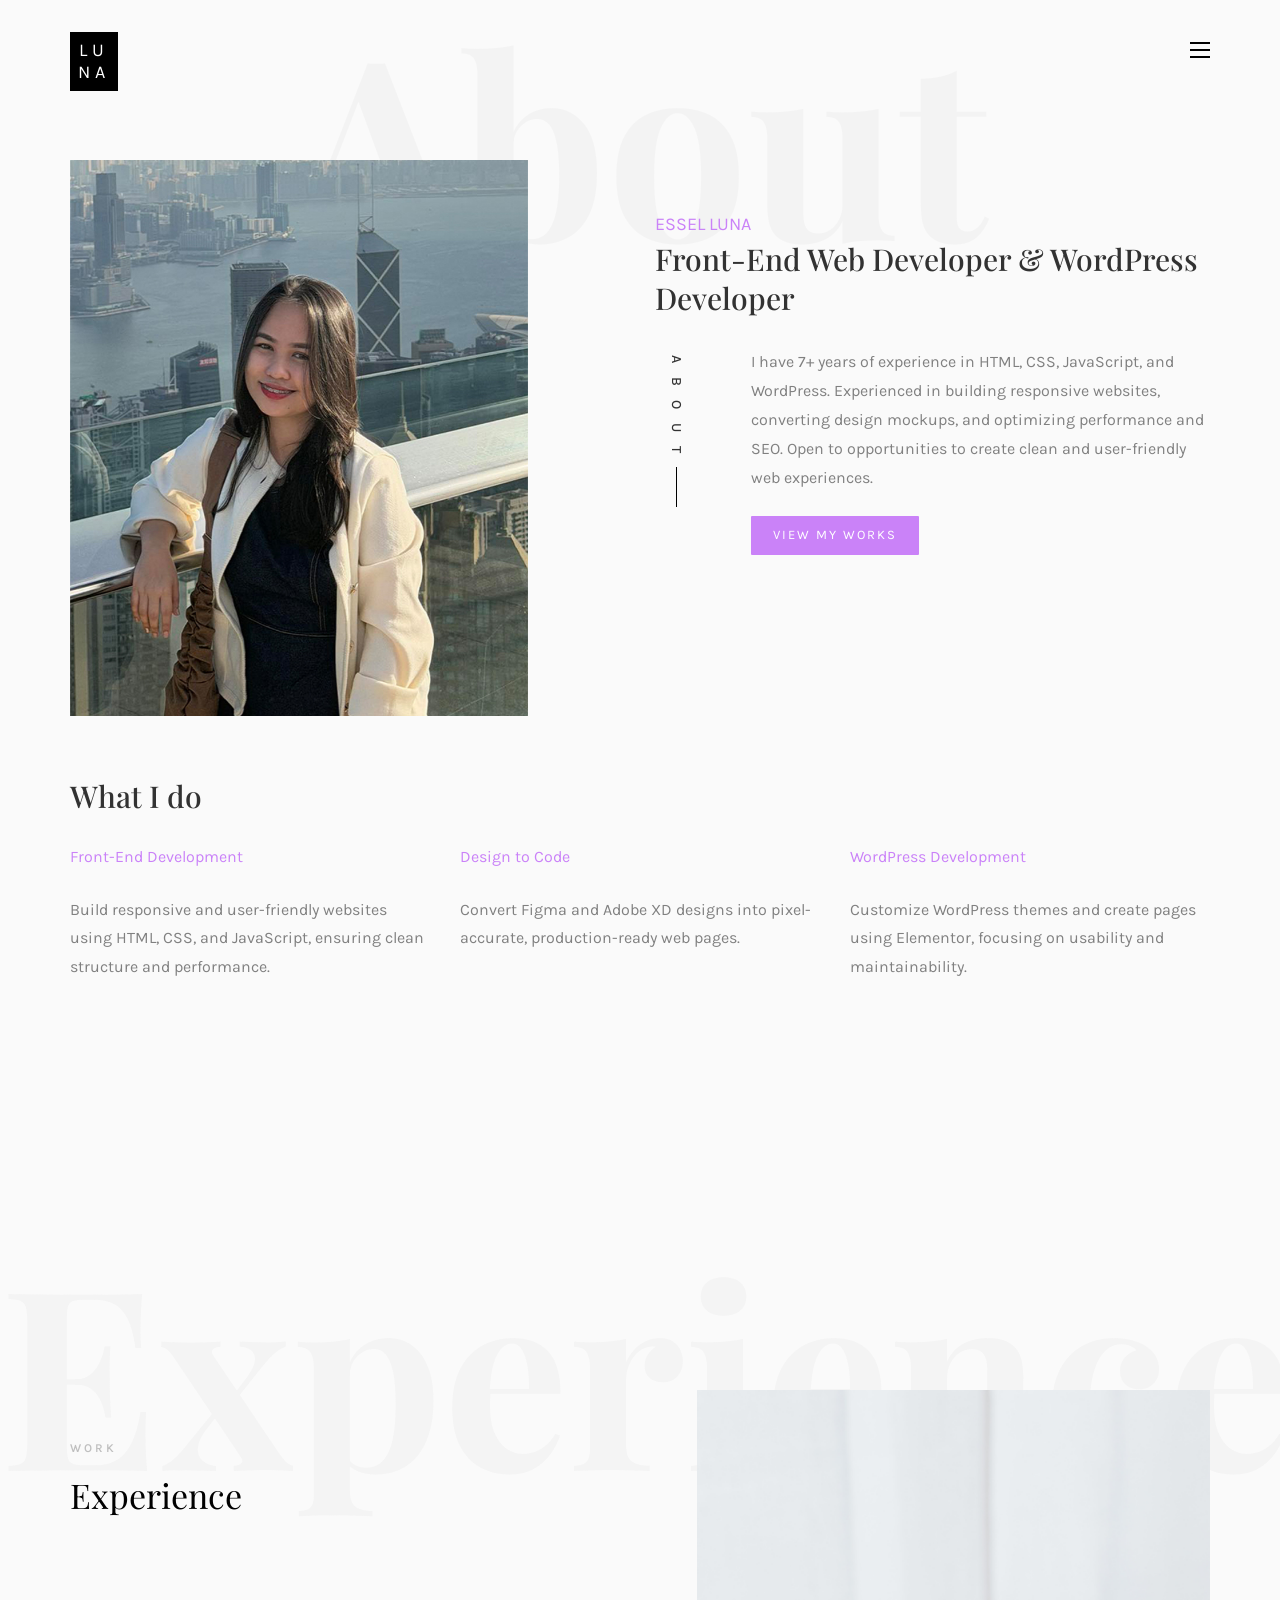
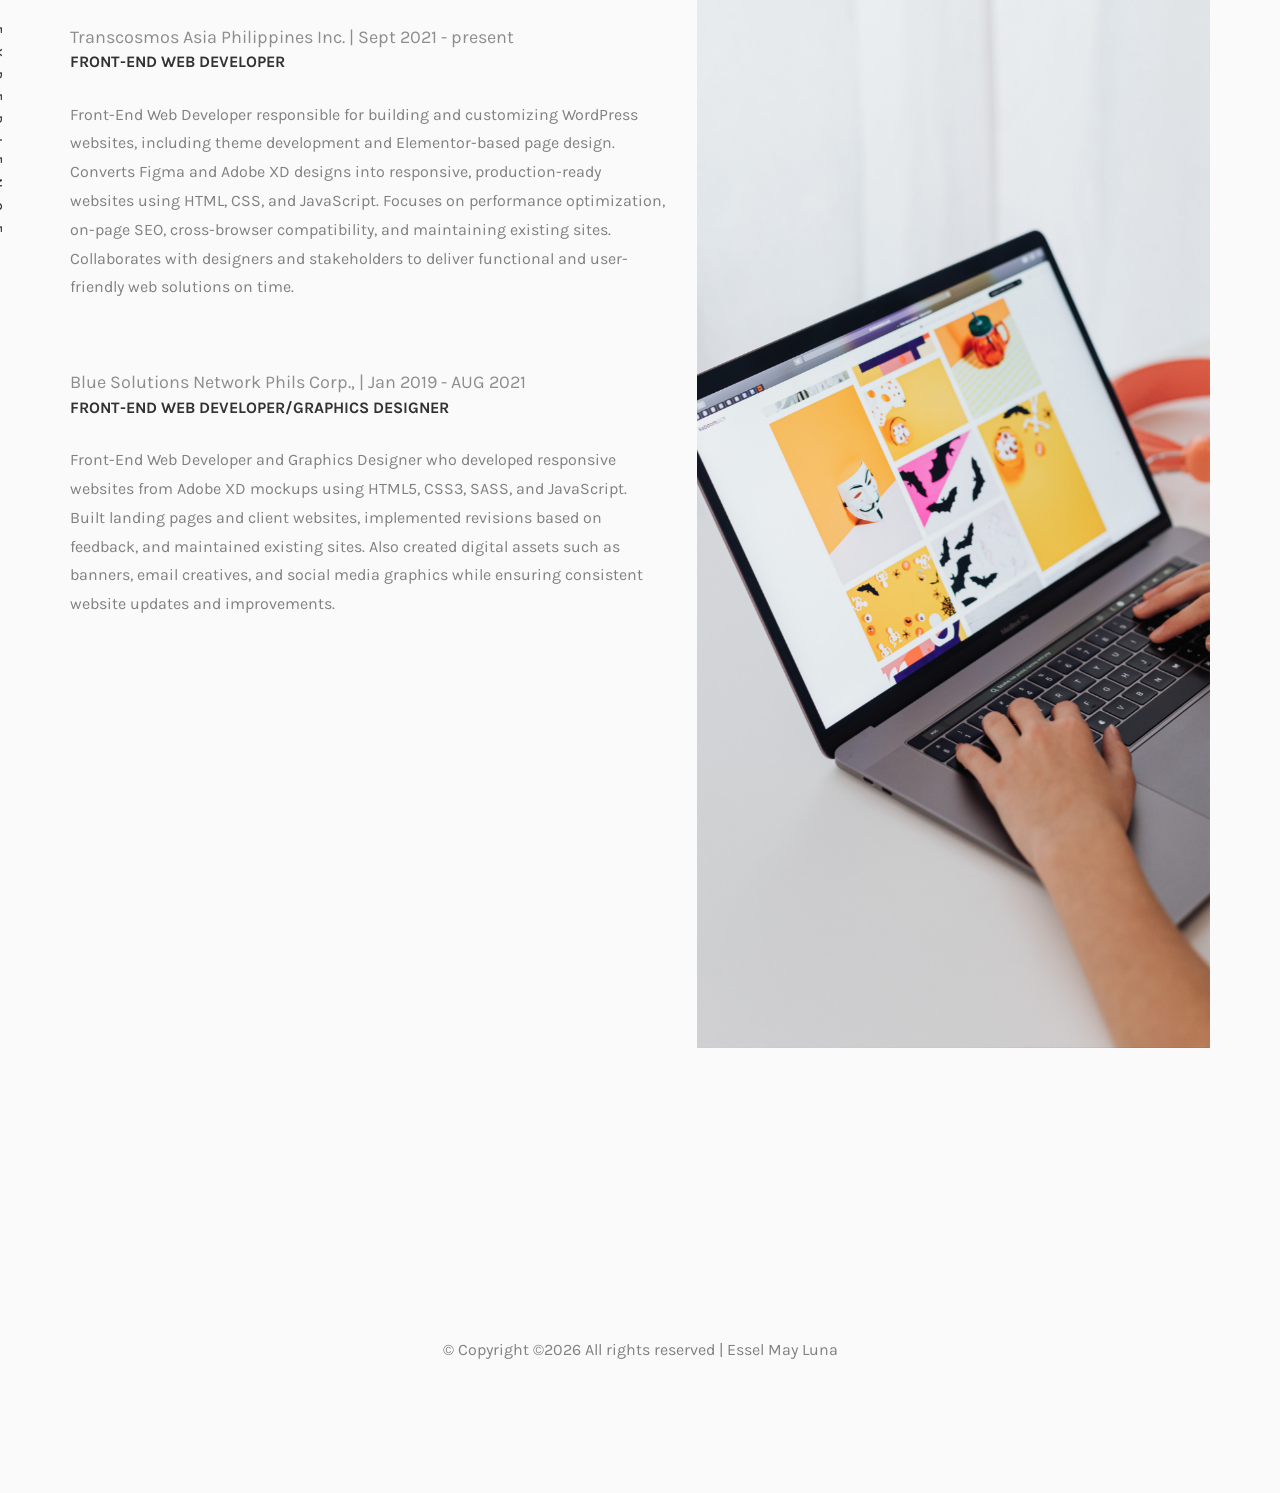
==== about.html @ 2b918263 "[add] new files for my portfolio" ====
<!DOCTYPE HTML>
<html>
	<head>
	<meta charset="utf-8">
	<meta http-equiv="X-UA-Compatible" content="IE=edge">
	<title>Essel Luna - Portfolio</title>
	<meta name="viewport" content="width=device-width, initial-scale=1">
	<meta name="description" content="" />
	<meta name="keywords" content="" />
	<meta name="author" content="" />

  <!-- Facebook and Twitter integration -->
	<meta property="og:title" content=""/>
	<meta property="og:image" content=""/>
	<meta property="og:url" content=""/>
	<meta property="og:site_name" content=""/>
	<meta property="og:description" content=""/>
	<meta name="twitter:title" content="" />
	<meta name="twitter:image" content="" />
	<meta name="twitter:url" content="" />
	<meta name="twitter:card" content="" />

	<!-- Place favicon.ico and apple-touch-icon.png in the root directory -->
	<link rel="shortcut icon" href="favicon.ico">

	<link href="https://fonts.googleapis.com/css?family=Karla:400,700" rel="stylesheet">
	<link href="https://fonts.googleapis.com/css?family=Playfair+Display:400,400i,700" rel="stylesheet">
	
	<!-- Animate.css -->
	<link rel="stylesheet" href="css/animate.css">
	<!-- Icomoon Icon Fonts-->
	<link rel="stylesheet" href="css/icomoon.css">
	<!-- Bootstrap  -->
	<link rel="stylesheet" href="css/bootstrap.css">
	<!-- Owl Carousel -->
	<link rel="stylesheet" href="css/owl.carousel.min.css">
	<link rel="stylesheet" href="css/owl.theme.default.min.css">
	<!-- Magnific Popup -->
	<link rel="stylesheet" href="css/magnific-popup.css">

	<link rel="stylesheet" href="css/style.css">


	<!-- Modernizr JS -->
	<script src="js/modernizr-2.6.2.min.js"></script>
	<!-- FOR IE9 below -->
	<!--[if lt IE 9]>
	<script src="js/respond.min.js"></script>
	<![endif]-->

	</head>
	<body>

	<nav id="colorlib-main-nav" role="navigation">
		<a href="#" class="js-colorlib-nav-toggle colorlib-nav-toggle active"><i></i></a>
		<div class="js-fullheight colorlib-table">
			<div class="colorlib-table-cell js-fullheight">
				<div class="row">
					<!-- <div class="col-md-12">
						<div class="form-group">
							<input type="text" class="form-control" id="search" placeholder="Enter any key to search...">
							<button type="submit" class="btn btn-primary"><i class="icon-search3"></i></button>
						</div>
					</div> -->
				</div>
				<div class="row">
					<div class="col-md-12">
						<ul>
							<li><a href="index.html">Home</a></li>
							<li><a href="work.html">Work</a></li>
							<li class="active"><a href="about.html">About</a></li>
						</ul>
					</div>
				</div>
				<div class="row">
					<div class="col-md-12">
						<h2 class="head-title">Works</h2>
						<a href="images/proj-1.png" class="gallery image-popup-link text-center" style="background-image: url(images/work-1.png);">
							<span><i class="icon-search3"></i></span>
						</a>
						<a href="images/proj-2.png" class="gallery image-popup-link text-center" style="background-image: url(images/work-2.png);">
							<span><i class="icon-search3"></i></span>
						</a>
						<a href="images/proj-3.png" class="gallery image-popup-link text-center" style="background-image: url(images/work-3.png);">
							<span><i class="icon-search3"></i></span>
						</a>
						<a href="images/proj-4.png" class="gallery image-popup-link text-center" style="background-image: url(images/work-4.png);">
							<span><i class="icon-search3"></i></span>
						</a>
					</div>
				</div>
			</div>
		</div>
	</nav>
	
	<div id="colorlib-page">
		<header>
			<div class="container">
				<div class="row">
					<div class="col-md-12">
						<div class="colorlib-navbar-brand">
							<a class="colorlib-logo" href="index.html"><span>lu</span><span>na</span></a>
						</div>
						<a href="#" class="js-colorlib-nav-toggle colorlib-nav-toggle"><i></i></a>
					</div>
				</div>
			</div>
		</header>
		<div id="colorlib-about">
			<div class="container">
				<div class="row text-center">
					<h2 class="bold">About</h2>
				</div>
				<div class="row row-padded-bottom">
					<div class="col-md-5 animate-box">
						<img class="img-responsive about-img" src="images/about.jpg" alt="html5 bootstrap template by colorlib.com">
					</div>
					<div class="col-md-6 col-md-push-1 animate-box">
						<div class="about-desc">
							<div class="item">
								<span class="primary">ESSEL LUNA</span>
								<h2>Front-End Web Developer & WordPress Developer</h2>
							</div>
							<div class="desc">
								<div class="rotate">
									<h2 class="heading">About</h2>
								</div>
								<p>I have 7+ years of experience in HTML, CSS, JavaScript, and WordPress. Experienced in building responsive websites, converting design mockups, and optimizing performance and SEO. Open to opportunities to create clean and user-friendly web experiences.</p>
								<p><a href="work.html" class="btn btn-primary">View My Works</a></p>
							</div>
						</div>
					</div>
				</div>
				<div class="row">
					<div class="col-md-12">
						<div>
							<h2>What I do</h2>
						</div>
					</div>
					<div class="col-md-4 animate-box services">
						<p class="primary">Front-End Development</p>
						<p>Build responsive and user-friendly websites using HTML, CSS, and JavaScript, ensuring clean structure and performance.</p>
					</div>
					<div class="col-md-4 animate-box services">
						<p class="primary">Design to Code</p>
						<p>Convert Figma and Adobe XD designs into pixel-accurate, production-ready web pages.</p>
					</div>
					<div class="col-md-4 animate-box services">
						<p class="primary">WordPress Development</p>
						<p>Customize WordPress themes and create pages using Elementor, focusing on usability and maintainability.</p>
					</div>
				</div>
			</div>
		</div>
		<div id="colorlib-services">
			<div class="container">
				<div class="row text-center">
					<h2 class="bold">Experience</h2>
				</div>
				<div class="row">
					<div class="col-md-12">
						<div class="services-flex">
							<div class="one-third">
								<div class="row">
									<div class="col-md-12 col-md-offset-0 animate-box intro-heading">
										<span>Work</span>
										<h2>Experience</h2>
									</div>
								</div>
								<div class="row">
									<div class="col-md-12">
										<div class="rotate">
											<h2 class="heading">Experience</h2>
										</div>
									</div>
									<div class="col-md-12">
										<div class="services animate-box">
											<span>Transcosmos Asia Philippines Inc. | Sept 2021 - present</span>
											<h3>Front-End Web Developer</h3>
											<p>Front-End Web Developer responsible for building and customizing WordPress websites, including theme development and Elementor-based page design. Converts Figma and Adobe XD designs into responsive, production-ready websites using HTML, CSS, and JavaScript. Focuses on performance optimization, on-page SEO, cross-browser compatibility, and maintaining existing sites. Collaborates with designers and stakeholders to deliver functional and user-friendly web solutions on time.</p>
										</div>
										<div class="services animate-box">
											<span>Blue Solutions Network Phils Corp., | Jan 2019 - AUG 2021</span>
											<h3>Front-End Web Developer/Graphics Designer</h3>
											<p>Front-End Web Developer and Graphics Designer who developed responsive websites from Adobe XD mockups using HTML5, CSS3, SASS, and JavaScript. Built landing pages and client websites, implemented revisions based on feedback, and maintained existing sites. Also created digital assets such as banners, email creatives, and social media graphics while ensuring consistent website updates and improvements.</p>
										</div>
										<div class="services animate-box">
											<span>Sparkfn Corporatio | May 2018 - Jan 2019</span>
											<h3>Digital Sales and Marketing/Graphics Designer</h3>
											<p>Digital Sales and Marketing / Graphics Designer handling social media management and digital content creation. Designed marketing materials such as social media posts and email banners, managed Facebook and Instagram pages, and provided customer support through email and chat. Assisted in client communication and relationship management to support marketing and sales efforts.</p>
										</div>
									</div>
								</div>
							</div>
							<div class="one-forth services-img" style="background-image: url(images/services-img-2.png);">
							</div>
						</div>
					</div>
				</div>
			</div>
		</div>


		<footer>
			<div id="footer">
				<div class="container">
					<div class="row">
						<div class="col-md-12 text-center">
							<p>
								&copy; <!-- Link back to Colorlib can't be removed. Template is licensed under CC BY 3.0. -->
Copyright &copy;<script>document.write(new Date().getFullYear());</script> All rights reserved | Essel May Luna</a>
<!-- Link back to Colorlib can't be removed. Template is licensed under CC BY 3.0. -->
							</p>
						</div>
					</div>
				</div>
			</div>
		</footer>
	
	</div>

	<!-- jQuery -->
	<script src="js/jquery.min.js"></script>
	<!-- jQuery Easing -->
	<script src="js/jquery.easing.1.3.js"></script>
	<!-- Bootstrap -->
	<script src="js/bootstrap.min.js"></script>
	<!-- Waypoints -->
	<script src="js/jquery.waypoints.min.js"></script>
	<!-- Owl Carousel -->
	<script src="js/owl.carousel.min.js"></script>
	<!-- Magnific Popup -->
	<script src="js/jquery.magnific-popup.min.js"></script>
	<script src="js/magnific-popup-options.js"></script>

	<!-- Main JS (Do not remove) -->
	<script src="js/main.js"></script>

	</body>
</html>
---- css/icomoon.css ----
@font-face {
  font-family: 'icomoon';
  src:  url('fonts/icomoon.eot?tmere9');
  src:  url('fonts/icomoon.eot?tmere9#iefix') format('embedded-opentype'),
    url('fonts/icomoon.ttf?tmere9') format('truetype'),
    url('fonts/icomoon.woff?tmere9') format('woff'),
    url('fonts/icomoon.svg?tmere9#icomoon') format('svg');
  font-weight: normal;
  font-style: normal;
}

[class^="icon-"], [class*=" icon-"] {
  /* use !important to prevent issues with browser extensions that change fonts */
  font-family: 'icomoon' !important;
  speak: none;
  font-style: normal;
  font-weight: normal;
  font-variant: normal;
  text-transform: none;
  line-height: 1;

  /* Better Font Rendering =========== */
  -webkit-font-smoothing: antialiased;
  -moz-osx-font-smoothing: grayscale;
}

.icon-activity:before {
  content: "\e900";
}
.icon-airplay:before {
  content: "\e901";
}
.icon-alert-circle:before {
  content: "\e902";
}
.icon-alert-octagon:before {
  content: "\e903";
}
.icon-alert-triangle:before {
  content: "\e904";
}
.icon-align-center:before {
  content: "\e905";
}
.icon-align-justify:before {
  content: "\e906";
}
.icon-align-left:before {
  content: "\e907";
}
.icon-align-right:before {
  content: "\e908";
}
.icon-anchor:before {
  content: "\e909";
}
.icon-aperture:before {
  content: "\e90a";
}
.icon-arrow-down3:before {
  content: "\e90b";
}
.icon-arrow-down-circle:before {
  content: "\e90c";
}
.icon-arrow-down-left3:before {
  content: "\e90d";
}
.icon-arrow-down-right3:before {
  content: "\e90e";
}
.icon-arrow-left3:before {
  content: "\e90f";
}
.icon-arrow-left-circle:before {
  content: "\e910";
}
.icon-arrow-right3:before {
  content: "\e911";
}
.icon-arrow-right-circle:before {
  content: "\e912";
}
.icon-arrow-up3:before {
  content: "\e913";
}
.icon-arrow-up-circle:before {
  content: "\e914";
}
.icon-arrow-up-left3:before {
  content: "\e915";
}
.icon-arrow-up-right3:before {
  content: "\e916";
}
.icon-at-sign:before {
  content: "\e917";
}
.icon-award:before {
  content: "\e918";
}
.icon-bar-chart:before {
  content: "\e919";
}
.icon-bar-chart-2:before {
  content: "\e91a";
}
.icon-battery:before {
  content: "\e91b";
}
.icon-battery-charging:before {
  content: "\e91c";
}
.icon-bell2:before {
  content: "\e91d";
}
.icon-bell-off:before {
  content: "\e91e";
}
.icon-bluetooth:before {
  content: "\e91f";
}
.icon-bold2:before {
  content: "\e920";
}
.icon-book2:before {
  content: "\e921";
}
.icon-book-open:before {
  content: "\e922";
}
.icon-bookmark2:before {
  content: "\e923";
}
.icon-box:before {
  content: "\e924";
}
.icon-briefcase2:before {
  content: "\e925";
}
.icon-calendar2:before {
  content: "\e926";
}
.icon-camera2:before {
  content: "\e927";
}
.icon-camera-off:before {
  content: "\e928";
}
.icon-cast:before {
  content: "\e929";
}
.icon-check:before {
  content: "\e92a";
}
.icon-check-circle:before {
  content: "\e92b";
}
.icon-check-square:before {
  content: "\e92c";
}
.icon-chevron-down:before {
  content: "\e92d";
}
.icon-chevron-left:before {
  content: "\e92e";
}
.icon-chevron-right:before {
  content: "\e92f";
}
.icon-chevron-up:before {
  content: "\e930";
}
.icon-chevrons-down:before {
  content: "\e931";
}
.icon-chevrons-left:before {
  content: "\e932";
}
.icon-chevrons-right:before {
  content: "\e933";
}
.icon-chevrons-up:before {
  content: "\e934";
}
.icon-chrome2:before {
  content: "\e935";
}
.icon-circle:before {
  content: "\e936";
}
.icon-clipboard2:before {
  content: "\e937";
}
.icon-clock3:before {
  content: "\e938";
}
.icon-cloud2:before {
  content: "\e939";
}
.icon-cloud-drizzle:before {
  content: "\e93a";
}
.icon-cloud-lightning:before {
  content: "\e93b";
}
.icon-cloud-off:before {
  content: "\e93c";
}
.icon-cloud-rain:before {
  content: "\e93d";
}
.icon-cloud-snow:before {
  content: "\e93e";
}
.icon-code:before {
  content: "\e93f";
}
.icon-codepen2:before {
  content: "\e940";
}
.icon-command2:before {
  content: "\e941";
}
.icon-compass3:before {
  content: "\e942";
}
.icon-copy2:before {
  content: "\e943";
}
.icon-corner-down-left:before {
  content: "\e944";
}
.icon-corner-down-right:before {
  content: "\e945";
}
.icon-corner-left-down:before {
  content: "\e946";
}
.icon-corner-left-up:before {
  content: "\e947";
}
.icon-corner-right-down:before {
  content: "\e948";
}
.icon-corner-right-up:before {
  content: "\e949";
}
.icon-corner-up-left:before {
  content: "\e94a";
}
.icon-corner-up-right:before {
  content: "\e94b";
}
.icon-cpu:before {
  content: "\e94c";
}
.icon-credit-card2:before {
  content: "\e94d";
}
.icon-crop2:before {
  content: "\e94e";
}
.icon-crosshair:before {
  content: "\e94f";
}
.icon-database2:before {
  content: "\e950";
}
.icon-delete:before {
  content: "\e951";
}
.icon-disc:before {
  content: "\e952";
}
.icon-dollar-sign:before {
  content: "\e953";
}
.icon-download4:before {
  content: "\e954";
}
.icon-download-cloud:before {
  content: "\e955";
}
.icon-droplet2:before {
  content: "\e956";
}
.icon-edit:before {
  content: "\e957";
}
.icon-edit-2:before {
  content: "\e958";
}
.icon-edit-3:before {
  content: "\e959";
}
.icon-external-link:before {
  content: "\e95a";
}
.icon-eye2:before {
  content: "\e95b";
}
.icon-eye-off:before {
  content: "\e95c";
}
.icon-facebook3:before {
  content: "\e95d";
}
.icon-fast-forward:before {
  content: "\e95e";
}
.icon-feather:before {
  content: "\e95f";
}
.icon-file:before {
  content: "\e960";
}
.icon-file-minus:before {
  content: "\e961";
}
.icon-file-plus:before {
  content: "\e962";
}
.icon-file-text3:before {
  content: "\e963";
}
.icon-film2:before {
  content: "\e964";
}
.icon-filter2:before {
  content: "\e965";
}
.icon-flag2:before {
  content: "\e966";
}
.icon-folder2:before {
  content: "\e967";
}
.icon-folder-minus2:before {
  content: "\e968";
}
.icon-folder-plus2:before {
  content: "\e969";
}
.icon-git-branch:before {
  content: "\e96a";
}
.icon-git-commit:before {
  content: "\e96b";
}
.icon-git-merge:before {
  content: "\e96c";
}
.icon-git-pull-request:before {
  content: "\e96d";
}
.icon-github2:before {
  content: "\e96e";
}
.icon-gitlab:before {
  content: "\e96f";
}
.icon-globe:before {
  content: "\e970";
}
.icon-grid:before {
  content: "\e971";
}
.icon-hard-drive:before {
  content: "\e972";
}
.icon-hash:before {
  content: "\e973";
}
.icon-headphones2:before {
  content: "\e974";
}
.icon-heart2:before {
  content: "\e975";
}
.icon-help-circle:before {
  content: "\e976";
}
.icon-home4:before {
  content: "\e977";
}
.icon-image2:before {
  content: "\e978";
}
.icon-inbox:before {
  content: "\e979";
}
.icon-info2:before {
  content: "\e97a";
}
.icon-instagram2:before {
  content: "\e97b";
}
.icon-italic2:before {
  content: "\e97c";
}
.icon-layers:before {
  content: "\e97d";
}
.icon-layout:before {
  content: "\e97e";
}
.icon-life-buoy:before {
  content: "\e97f";
}
.icon-link2:before {
  content: "\e980";
}
.icon-link-2:before {
  content: "\e981";
}
.icon-linkedin3:before {
  content: "\e982";
}
.icon-list3:before {
  content: "\e983";
}
.icon-loader:before {
  content: "\e984";
}
.icon-lock2:before {
  content: "\e985";
}
.icon-log-in:before {
  content: "\e986";
}
.icon-log-out:before {
  content: "\e987";
}
.icon-mail5:before {
  content: "\e988";
}
.icon-map3:before {
  content: "\e989";
}
.icon-map-pin:before {
  content: "\e98a";
}
.icon-maximize:before {
  content: "\e98b";
}
.icon-maximize-2:before {
  content: "\e98c";
}
.icon-menu5:before {
  content: "\e98d";
}
.icon-message-circle:before {
  content: "\e98e";
}
.icon-message-square:before {
  content: "\e98f";
}
.icon-mic2:before {
  content: "\e990";
}
.icon-mic-off:before {
  content: "\e991";
}
.icon-minimize:before {
  content: "\e992";
}
.icon-minimize-2:before {
  content: "\e993";
}
.icon-minus2:before {
  content: "\e994";
}
.icon-minus-circle:before {
  content: "\e995";
}
.icon-minus-square:before {
  content: "\e996";
}
.icon-monitor:before {
  content: "\e997";
}
.icon-moon:before {
  content: "\e998";
}
.icon-more-horizontal:before {
  content: "\e999";
}
.icon-more-vertical:before {
  content: "\e99a";
}
.icon-move:before {
  content: "\e99b";
}
.icon-music2:before {
  content: "\e99c";
}
.icon-navigation:before {
  content: "\e99d";
}
.icon-navigation-2:before {
  content: "\e99e";
}
.icon-octagon:before {
  content: "\e99f";
}
.icon-package:before {
  content: "\e9a0";
}
.icon-paperclip:before {
  content: "\e9a1";
}
.icon-pause3:before {
  content: "\e9a2";
}
.icon-pause-circle:before {
  content: "\e9a3";
}
.icon-percent:before {
  content: "\e9a4";
}
.icon-phone2:before {
  content: "\e9a5";
}
.icon-phone-call:before {
  content: "\e9a6";
}
.icon-phone-forwarded:before {
  content: "\e9a7";
}
.icon-phone-incoming:before {
  content: "\e9a8";
}
.icon-phone-missed:before {
  content: "\e9a9";
}
.icon-phone-off:before {
  content: "\e9aa";
}
.icon-phone-outgoing:before {
  content: "\e9ab";
}
.icon-pie-chart2:before {
  content: "\e9ac";
}
.icon-play4:before {
  content: "\e9ad";
}
.icon-play-circle:before {
  content: "\e9ae";
}
.icon-plus2:before {
  content: "\e9af";
}
.icon-plus-circle:before {
  content: "\e9b0";
}
.icon-plus-square:before {
  content: "\e9b1";
}
.icon-pocket:before {
  content: "\e9b2";
}
.icon-power2:before {
  content: "\e9b3";
}
.icon-printer2:before {
  content: "\e9b4";
}
.icon-radio:before {
  content: "\e9b5";
}
.icon-refresh-ccw:before {
  content: "\e9b6";
}
.icon-refresh-cw:before {
  content: "\e9b7";
}
.icon-repeat:before {
  content: "\e9b8";
}
.icon-rewind:before {
  content: "\e9b9";
}
.icon-rotate-ccw:before {
  content: "\e9ba";
}
.icon-rotate-cw:before {
  content: "\e9bb";
}
.icon-rss3:before {
  content: "\e9bc";
}
.icon-save:before {
  content: "\e9bd";
}
.icon-scissors2:before {
  content: "\e9be";
}
.icon-search2:before {
  content: "\e9bf";
}
.icon-send:before {
  content: "\e9c0";
}
.icon-server:before {
  content: "\e9c1";
}
.icon-settings:before {
  content: "\e9c2";
}
.icon-share3:before {
  content: "\e9c3";
}
.icon-share-2:before {
  content: "\e9c4";
}
.icon-shield2:before {
  content: "\e9c5";
}
.icon-shield-off:before {
  content: "\e9c6";
}
.icon-shopping-bag:before {
  content: "\e9c7";
}
.icon-shopping-cart:before {
  content: "\e9c8";
}
.icon-shuffle2:before {
  content: "\e9c9";
}
.icon-sidebar:before {
  content: "\e9ca";
}
.icon-skip-back:before {
  content: "\e9cb";
}
.icon-skip-forward:before {
  content: "\e9cc";
}
.icon-slack:before {
  content: "\e9cd";
}
.icon-slash:before {
  content: "\e9ce";
}
.icon-sliders:before {
  content: "\e9cf";
}
.icon-smartphone:before {
  content: "\e9d0";
}
.icon-speaker:before {
  content: "\e9d1";
}
.icon-square:before {
  content: "\e9d2";
}
.icon-star:before {
  content: "\e9d3";
}
.icon-stop-circle:before {
  content: "\e9d4";
}
.icon-sun2:before {
  content: "\e9d5";
}
.icon-sunrise:before {
  content: "\e9d6";
}
.icon-sunset:before {
  content: "\e9d7";
}
.icon-tablet2:before {
  content: "\e9d8";
}
.icon-tag:before {
  content: "\e9d9";
}
.icon-target2:before {
  content: "\e9da";
}
.icon-terminal2:before {
  content: "\e9db";
}
.icon-thermometer:before {
  content: "\e9dc";
}
.icon-thumbs-down:before {
  content: "\e9dd";
}
.icon-thumbs-up:before {
  content: "\e9de";
}
.icon-toggle-left:before {
  content: "\e9df";
}
.icon-toggle-right:before {
  content: "\e9e0";
}
.icon-trash:before {
  content: "\e9e1";
}
.icon-trash-2:before {
  content: "\e9e2";
}
.icon-trending-down:before {
  content: "\e9e3";
}
.icon-trending-up:before {
  content: "\e9e4";
}
.icon-triangle:before {
  content: "\e9e5";
}
.icon-truck2:before {
  content: "\e9e6";
}
.icon-tv2:before {
  content: "\e9e7";
}
.icon-twitter2:before {
  content: "\e9e8";
}
.icon-type:before {
  content: "\e9e9";
}
.icon-umbrella:before {
  content: "\e9ea";
}
.icon-underline2:before {
  content: "\e9eb";
}
.icon-unlock:before {
  content: "\e9ec";
}
.icon-upload4:before {
  content: "\e9ed";
}
.icon-upload-cloud:before {
  content: "\e9ee";
}
.icon-user2:before {
  content: "\e9ef";
}
.icon-user-check2:before {
  content: "\e9f0";
}
.icon-user-minus2:before {
  content: "\e9f1";
}
.icon-user-plus2:before {
  content: "\e9f2";
}
.icon-user-x:before {
  content: "\e9f3";
}
.icon-users2:before {
  content: "\e9f4";
}
.icon-video:before {
  content: "\e9f5";
}
.icon-video-off:before {
  content: "\e9f6";
}
.icon-voicemail:before {
  content: "\e9f7";
}
.icon-volume:before {
  content: "\e9f8";
}
.icon-volume-1:before {
  content: "\e9f9";
}
.icon-volume-2:before {
  content: "\e9fa";
}
.icon-volume-x:before {
  content: "\e9fb";
}
.icon-watch:before {
  content: "\e9fc";
}
.icon-wifi:before {
  content: "\e9fd";
}
.icon-wifi-off:before {
  content: "\e9fe";
}
.icon-wind:before {
  content: "\e9ff";
}
.icon-x:before {
  content: "\ea00";
}
.icon-x-circle:before {
  content: "\ea01";
}
.icon-x-square:before {
  content: "\ea02";
}
.icon-zap:before {
  content: "\ea03";
}
.icon-zap-off:before {
  content: "\ea04";
}
.icon-zoom-in2:before {
  content: "\ea05";
}
.icon-zoom-out2:before {
  content: "\ea06";
}
.icon-times:before {
  content: "\ea07";
}
.icon-tick:before {
  content: "\ea08";
}
.icon-plus3:before {
  content: "\ea09";
}
.icon-minus3:before {
  content: "\ea0a";
}
.icon-equals:before {
  content: "\ea0b";
}
.icon-divide:before {
  content: "\ea0c";
}
.icon-chevron-right2:before {
  content: "\ea0d";
}
.icon-chevron-left2:before {
  content: "\ea0e";
}
.icon-arrow-right-thick:before {
  content: "\ea0f";
}
.icon-arrow-left-thick:before {
  content: "\ea10";
}
.icon-th-small:before {
  content: "\ea11";
}
.icon-th-menu:before {
  content: "\ea12";
}
.icon-th-list:before {
  content: "\ea13";
}
.icon-th-large:before {
  content: "\ea14";
}
.icon-home5:before {
  content: "\ea15";
}
.icon-arrow-forward:before {
  content: "\ea16";
}
.icon-arrow-back:before {
  content: "\ea17";
}
.icon-rss4:before {
  content: "\ea18";
}
.icon-location3:before {
  content: "\ea19";
}
.icon-link3:before {
  content: "\ea1a";
}
.icon-image3:before {
  content: "\ea1b";
}
.icon-arrow-up-thick:before {
  content: "\ea1c";
}
.icon-arrow-down-thick:before {
  content: "\ea1d";
}
.icon-starburst:before {
  content: "\ea1e";
}
.icon-starburst-outline:before {
  content: "\ea1f";
}
.icon-star2:before {
  content: "\ea20";
}
.icon-flow-children:before {
  content: "\ea21";
}
.icon-export:before {
  content: "\ea22";
}
.icon-delete2:before {
  content: "\ea23";
}
.icon-delete-outline:before {
  content: "\ea24";
}
.icon-cloud-storage:before {
  content: "\ea25";
}
.icon-wi-fi:before {
  content: "\ea26";
}
.icon-heart3:before {
  content: "\ea27";
}
.icon-flash:before {
  content: "\ea28";
}
.icon-cancel:before {
  content: "\ea29";
}
.icon-backspace:before {
  content: "\ea2a";
}
.icon-attachment2:before {
  content: "\ea2b";
}
.icon-arrow-move:before {
  content: "\ea2c";
}
.icon-warning2:before {
  content: "\ea2d";
}
.icon-user3:before {
  content: "\ea2e";
}
.icon-radar:before {
  content: "\ea2f";
}
.icon-lock-open:before {
  content: "\ea30";
}
.icon-lock-closed:before {
  content: "\ea31";
}
.icon-location-arrow:before {
  content: "\ea32";
}
.icon-info3:before {
  content: "\ea33";
}
.icon-user-delete:before {
  content: "\ea34";
}
.icon-user-add:before {
  content: "\ea35";
}
.icon-media-pause:before {
  content: "\ea36";
}
.icon-group:before {
  content: "\ea37";
}
.icon-chart-pie:before {
  content: "\ea38";
}
.icon-chart-line:before {
  content: "\ea39";
}
.icon-chart-bar:before {
  content: "\ea3a";
}
.icon-chart-area:before {
  content: "\ea3b";
}
.icon-video2:before {
  content: "\ea3c";
}
.icon-point-of-interest:before {
  content: "\ea3d";
}
.icon-infinity:before {
  content: "\ea3e";
}
.icon-globe2:before {
  content: "\ea3f";
}
.icon-eye3:before {
  content: "\ea40";
}
.icon-cog2:before {
  content: "\ea41";
}
.icon-camera3:before {
  content: "\ea42";
}
.icon-upload5:before {
  content: "\ea43";
}
.icon-scissors3:before {
  content: "\ea44";
}
.icon-refresh:before {
  content: "\ea45";
}
.icon-pin:before {
  content: "\ea46";
}
.icon-key3:before {
  content: "\ea47";
}
.icon-info-large:before {
  content: "\ea48";
}
.icon-eject2:before {
  content: "\ea49";
}
.icon-download5:before {
  content: "\ea4a";
}
.icon-zoom:before {
  content: "\ea4b";
}
.icon-zoom-out3:before {
  content: "\ea4c";
}
.icon-zoom-in3:before {
  content: "\ea4d";
}
.icon-sort-numerically:before {
  content: "\ea4e";
}
.icon-sort-alphabetically:before {
  content: "\ea4f";
}
.icon-input-checked:before {
  content: "\ea50";
}
.icon-calender:before {
  content: "\ea51";
}
.icon-world:before {
  content: "\ea52";
}
.icon-notes:before {
  content: "\ea53";
}
.icon-code2:before {
  content: "\ea54";
}
.icon-arrow-sync:before {
  content: "\ea55";
}
.icon-arrow-shuffle:before {
  content: "\ea56";
}
.icon-arrow-repeat:before {
  content: "\ea57";
}
.icon-arrow-minimise:before {
  content: "\ea58";
}
.icon-arrow-maximise:before {
  content: "\ea59";
}
.icon-arrow-loop:before {
  content: "\ea5a";
}
.icon-anchor2:before {
  content: "\ea5b";
}
.icon-spanner:before {
  content: "\ea5c";
}
.icon-puzzle:before {
  content: "\ea5d";
}
.icon-power3:before {
  content: "\ea5e";
}
.icon-plane:before {
  content: "\ea5f";
}
.icon-pi:before {
  content: "\ea60";
}
.icon-phone3:before {
  content: "\ea61";
}
.icon-microphone:before {
  content: "\ea62";
}
.icon-media-rewind:before {
  content: "\ea63";
}
.icon-flag3:before {
  content: "\ea64";
}
.icon-adjust-brightness:before {
  content: "\ea65";
}
.icon-waves:before {
  content: "\ea66";
}
.icon-social-twitter:before {
  content: "\ea67";
}
.icon-social-facebook:before {
  content: "\ea68";
}
.icon-social-dribbble:before {
  content: "\ea69";
}
.icon-media-stop:before {
  content: "\ea6a";
}
.icon-media-record:before {
  content: "\ea6b";
}
.icon-media-play:before {
  content: "\ea6c";
}
.icon-media-fast-forward:before {
  content: "\ea6d";
}
.icon-media-eject:before {
  content: "\ea6e";
}
.icon-social-vimeo:before {
  content: "\ea6f";
}
.icon-social-tumbler:before {
  content: "\ea70";
}
.icon-social-skype:before {
  content: "\ea71";
}
.icon-social-pinterest:before {
  content: "\ea72";
}
.icon-social-linkedin:before {
  content: "\ea73";
}
.icon-social-last-fm:before {
  content: "\ea74";
}
.icon-social-github:before {
  content: "\ea75";
}
.icon-social-flickr:before {
  content: "\ea76";
}
.icon-at:before {
  content: "\ea77";
}
.icon-times-outline:before {
  content: "\ea78";
}
.icon-plus-outline:before {
  content: "\ea79";
}
.icon-minus-outline:before {
  content: "\ea7a";
}
.icon-tick-outline:before {
  content: "\ea7b";
}
.icon-th-large-outline:before {
  content: "\ea7c";
}
.icon-equals-outline:before {
  content: "\ea7d";
}
.icon-divide-outline:before {
  content: "\ea7e";
}
.icon-chevron-right-outline:before {
  content: "\ea7f";
}
.icon-chevron-left-outline:before {
  content: "\ea80";
}
.icon-arrow-right-outline:before {
  content: "\ea81";
}
.icon-arrow-left-outline:before {
  content: "\ea82";
}
.icon-th-small-outline:before {
  content: "\ea83";
}
.icon-th-menu-outline:before {
  content: "\ea84";
}
.icon-th-list-outline:before {
  content: "\ea85";
}
.icon-news:before {
  content: "\ea86";
}
.icon-home-outline:before {
  content: "\ea87";
}
.icon-arrow-up-outline:before {
  content: "\ea88";
}
.icon-arrow-forward-outline:before {
  content: "\ea89";
}
.icon-arrow-down-outline:before {
  content: "\ea8a";
}
.icon-arrow-back-outline:before {
  content: "\ea8b";
}
.icon-trash2:before {
  content: "\ea8c";
}
.icon-rss-outline:before {
  content: "\ea8d";
}
.icon-message:before {
  content: "\ea8e";
}
.icon-location-outline:before {
  content: "\ea8f";
}
.icon-link-outline:before {
  content: "\ea90";
}
.icon-image-outline:before {
  content: "\ea91";
}
.icon-export-outline:before {
  content: "\ea92";
}
.icon-cross2:before {
  content: "\ea93";
}
.icon-wi-fi-outline:before {
  content: "\ea94";
}
.icon-star-outline:before {
  content: "\ea95";
}
.icon-media-pause-outline:before {
  content: "\ea96";
}
.icon-mail6:before {
  content: "\ea97";
}
.icon-heart-outline:before {
  content: "\ea98";
}
.icon-flash-outline:before {
  content: "\ea99";
}
.icon-cancel-outline:before {
  content: "\ea9a";
}
.icon-beaker:before {
  content: "\ea9b";
}
.icon-arrow-move-outline:before {
  content: "\ea9c";
}
.icon-watch2:before {
  content: "\ea9d";
}
.icon-warning-outline:before {
  content: "\ea9e";
}
.icon-time:before {
  content: "\ea9f";
}
.icon-radar-outline:before {
  content: "\eaa0";
}
.icon-lock-open-outline:before {
  content: "\eaa1";
}
.icon-location-arrow-outline:before {
  content: "\eaa2";
}
.icon-info-outline:before {
  content: "\eaa3";
}
.icon-backspace-outline:before {
  content: "\eaa4";
}
.icon-attachment-outline:before {
  content: "\eaa5";
}
.icon-user-outline:before {
  content: "\eaa6";
}
.icon-user-delete-outline:before {
  content: "\eaa7";
}
.icon-user-add-outline:before {
  content: "\eaa8";
}
.icon-lock-closed-outline:before {
  content: "\eaa9";
}
.icon-group-outline:before {
  content: "\eaaa";
}
.icon-chart-pie-outline:before {
  content: "\eaab";
}
.icon-chart-line-outline:before {
  content: "\eaac";
}
.icon-chart-bar-outline:before {
  content: "\eaad";
}
.icon-chart-area-outline:before {
  content: "\eaae";
}
.icon-video-outline:before {
  content: "\eaaf";
}
.icon-point-of-interest-outline:before {
  content: "\eab0";
}
.icon-map4:before {
  content: "\eab1";
}
.icon-key-outline:before {
  content: "\eab2";
}
.icon-infinity-outline:before {
  content: "\eab3";
}
.icon-globe-outline:before {
  content: "\eab4";
}
.icon-eye-outline:before {
  content: "\eab5";
}
.icon-cog-outline:before {
  content: "\eab6";
}
.icon-camera-outline:before {
  content: "\eab7";
}
.icon-upload-outline:before {
  content: "\eab8";
}
.icon-support:before {
  content: "\eab9";
}
.icon-scissors-outline:before {
  content: "\eaba";
}
.icon-refresh-outline:before {
  content: "\eabb";
}
.icon-info-large-outline:before {
  content: "\eabc";
}
.icon-eject-outline:before {
  content: "\eabd";
}
.icon-download-outline:before {
  content: "\eabe";
}
.icon-battery-mid:before {
  content: "\eabf";
}
.icon-battery-low:before {
  content: "\eac0";
}
.icon-battery-high:before {
  content: "\eac1";
}
.icon-zoom-outline:before {
  content: "\eac2";
}
.icon-zoom-out-outline:before {
  content: "\eac3";
}
.icon-zoom-in-outline:before {
  content: "\eac4";
}
.icon-tag2:before {
  content: "\eac5";
}
.icon-tabs-outline:before {
  content: "\eac6";
}
.icon-pin-outline:before {
  content: "\eac7";
}
.icon-message-typing:before {
  content: "\eac8";
}
.icon-directions:before {
  content: "\eac9";
}
.icon-battery-full:before {
  content: "\eaca";
}
.icon-battery-charge:before {
  content: "\eacb";
}
.icon-pipette:before {
  content: "\eacc";
}
.icon-pencil3:before {
  content: "\eacd";
}
.icon-folder3:before {
  content: "\eace";
}
.icon-folder-delete:before {
  content: "\eacf";
}
.icon-folder-add:before {
  content: "\ead0";
}
.icon-edit2:before {
  content: "\ead1";
}
.icon-document:before {
  content: "\ead2";
}
.icon-document-delete:before {
  content: "\ead3";
}
.icon-document-add:before {
  content: "\ead4";
}
.icon-brush:before {
  content: "\ead5";
}
.icon-thumbs-up2:before {
  content: "\ead6";
}
.icon-thumbs-down2:before {
  content: "\ead7";
}
.icon-pen2:before {
  content: "\ead8";
}
.icon-sort-numerically-outline:before {
  content: "\ead9";
}
.icon-sort-alphabetically-outline:before {
  content: "\eada";
}
.icon-social-last-fm-circular:before {
  content: "\eadb";
}
.icon-social-github-circular:before {
  content: "\eadc";
}
.icon-compass4:before {
  content: "\eadd";
}
.icon-bookmark3:before {
  content: "\eade";
}
.icon-input-checked-outline:before {
  content: "\eadf";
}
.icon-code-outline:before {
  content: "\eae0";
}
.icon-calender-outline:before {
  content: "\eae1";
}
.icon-business-card:before {
  content: "\eae2";
}
.icon-arrow-up4:before {
  content: "\eae3";
}
.icon-arrow-sync-outline:before {
  content: "\eae4";
}
.icon-arrow-right4:before {
  content: "\eae5";
}
.icon-arrow-repeat-outline:before {
  content: "\eae6";
}
.icon-arrow-loop-outline:before {
  content: "\eae7";
}
.icon-arrow-left4:before {
  content: "\eae8";
}
.icon-flow-switch:before {
  content: "\eae9";
}
.icon-flow-parallel:before {
  content: "\eaea";
}
.icon-flow-merge:before {
  content: "\eaeb";
}
.icon-document-text:before {
  content: "\eaec";
}
.icon-clipboard3:before {
  content: "\eaed";
}
.icon-calculator2:before {
  content: "\eaee";
}
.icon-arrow-minimise-outline:before {
  content: "\eaef";
}
.icon-arrow-maximise-outline:before {
  content: "\eaf0";
}
.icon-arrow-down4:before {
  content: "\eaf1";
}
.icon-gift2:before {
  content: "\eaf2";
}
.icon-film3:before {
  content: "\eaf3";
}
.icon-database3:before {
  content: "\eaf4";
}
.icon-bell3:before {
  content: "\eaf5";
}
.icon-anchor-outline:before {
  content: "\eaf6";
}
.icon-adjust-contrast:before {
  content: "\eaf7";
}
.icon-world-outline:before {
  content: "\eaf8";
}
.icon-shopping-bag2:before {
  content: "\eaf9";
}
.icon-power-outline:before {
  content: "\eafa";
}
.icon-notes-outline:before {
  content: "\eafb";
}
.icon-device-tablet:before {
  content: "\eafc";
}
.icon-device-phone:before {
  content: "\eafd";
}
.icon-device-laptop:before {
  content: "\eafe";
}
.icon-device-desktop:before {
  content: "\eaff";
}
.icon-briefcase3:before {
  content: "\eb00";
}
.icon-stopwatch2:before {
  content: "\eb01";
}
.icon-spanner-outline:before {
  content: "\eb02";
}
.icon-puzzle-outline:before {
  content: "\eb03";
}
.icon-printer3:before {
  content: "\eb04";
}
.icon-pi-outline:before {
  content: "\eb05";
}
.icon-lightbulb:before {
  content: "\eb06";
}
.icon-flag-outline:before {
  content: "\eb07";
}
.icon-contacts:before {
  content: "\eb08";
}
.icon-archive:before {
  content: "\eb09";
}
.icon-weather-stormy:before {
  content: "\eb0a";
}
.icon-weather-shower:before {
  content: "\eb0b";
}
.icon-weather-partly-sunny:before {
  content: "\eb0c";
}
.icon-weather-downpour:before {
  content: "\eb0d";
}
.icon-weather-cloudy:before {
  content: "\eb0e";
}
.icon-plane-outline:before {
  content: "\eb0f";
}
.icon-phone-outline:before {
  content: "\eb10";
}
.icon-microphone-outline:before {
  content: "\eb11";
}
.icon-weather-windy:before {
  content: "\eb12";
}
.icon-weather-windy-cloudy:before {
  content: "\eb13";
}
.icon-weather-sunny:before {
  content: "\eb14";
}
.icon-weather-snow:before {
  content: "\eb15";
}
.icon-weather-night:before {
  content: "\eb16";
}
.icon-media-stop-outline:before {
  content: "\eb17";
}
.icon-media-rewind-outline:before {
  content: "\eb18";
}
.icon-media-record-outline:before {
  content: "\eb19";
}
.icon-media-play-outline:before {
  content: "\eb1a";
}
.icon-media-fast-forward-outline:before {
  content: "\eb1b";
}
.icon-media-eject-outline:before {
  content: "\eb1c";
}
.icon-wine:before {
  content: "\eb1d";
}
.icon-waves-outline:before {
  content: "\eb1e";
}
.icon-ticket2:before {
  content: "\eb1f";
}
.icon-tags:before {
  content: "\eb20";
}
.icon-plug:before {
  content: "\eb21";
}
.icon-headphones3:before {
  content: "\eb22";
}
.icon-credit-card3:before {
  content: "\eb23";
}
.icon-coffee:before {
  content: "\eb24";
}
.icon-book3:before {
  content: "\eb25";
}
.icon-beer:before {
  content: "\eb26";
}
.icon-volume2:before {
  content: "\eb27";
}
.icon-volume-up:before {
  content: "\eb28";
}
.icon-volume-mute3:before {
  content: "\eb29";
}
.icon-volume-down:before {
  content: "\eb2a";
}
.icon-social-vimeo-circular:before {
  content: "\eb2b";
}
.icon-social-twitter-circular:before {
  content: "\eb2c";
}
.icon-social-pinterest-circular:before {
  content: "\eb2d";
}
.icon-social-linkedin-circular:before {
  content: "\eb2e";
}
.icon-social-facebook-circular:before {
  content: "\eb2f";
}
.icon-social-dribbble-circular:before {
  content: "\eb30";
}
.icon-tree2:before {
  content: "\eb31";
}
.icon-thermometer2:before {
  content: "\eb32";
}
.icon-social-tumbler-circular:before {
  content: "\eb33";
}
.icon-social-skype-outline:before {
  content: "\eb34";
}
.icon-social-flickr-circular:before {
  content: "\eb35";
}
.icon-social-at-circular:before {
  content: "\eb36";
}
.icon-shopping-cart2:before {
  content: "\eb37";
}
.icon-messages:before {
  content: "\eb38";
}
.icon-leaf2:before {
  content: "\eb39";
}
.icon-feather2:before {
  content: "\eb3a";
}
.icon-box2:before {
  content: "\eb3b";
}
.icon-write:before {
  content: "\eb3c";
}
.icon-clock4:before {
  content: "\eb3d";
}
.icon-reply2:before {
  content: "\eb3e";
}
.icon-reply-all:before {
  content: "\eb3f";
}
.icon-forward4:before {
  content: "\eb40";
}
.icon-flag4:before {
  content: "\eb41";
}
.icon-search3:before {
  content: "\eb42";
}
.icon-trash3:before {
  content: "\eb43";
}
.icon-envelope:before {
  content: "\eb44";
}
.icon-bubble3:before {
  content: "\eb45";
}
.icon-bubbles5:before {
  content: "\eb46";
}
.icon-user4:before {
  content: "\eb47";
}
.icon-users3:before {
  content: "\eb48";
}
.icon-cloud3:before {
  content: "\eb49";
}
.icon-download6:before {
  content: "\eb4a";
}
.icon-upload6:before {
  content: "\eb4b";
}
.icon-rain:before {
  content: "\eb4c";
}
.icon-sun3:before {
  content: "\eb4d";
}
.icon-moon2:before {
  content: "\eb4e";
}
.icon-bell4:before {
  content: "\eb4f";
}
.icon-folder4:before {
  content: "\eb50";
}
.icon-pin2:before {
  content: "\eb51";
}
.icon-sound:before {
  content: "\eb52";
}
.icon-microphone2:before {
  content: "\eb53";
}
.icon-camera4:before {
  content: "\eb54";
}
.icon-image4:before {
  content: "\eb55";
}
.icon-cog3:before {
  content: "\eb56";
}
.icon-calendar3:before {
  content: "\eb57";
}
.icon-book4:before {
  content: "\eb58";
}
.icon-map-marker:before {
  content: "\eb59";
}
.icon-store:before {
  content: "\eb5a";
}
.icon-support2:before {
  content: "\eb5b";
}
.icon-tag3:before {
  content: "\eb5c";
}
.icon-heart4:before {
  content: "\eb5d";
}
.icon-video-camera2:before {
  content: "\eb5e";
}
.icon-trophy2:before {
  content: "\eb5f";
}
.icon-cart2:before {
  content: "\eb60";
}
.icon-eye4:before {
  content: "\eb61";
}
.icon-cancel2:before {
  content: "\eb62";
}
.icon-chart:before {
  content: "\eb63";
}
.icon-target3:before {
  content: "\eb64";
}
.icon-printer4:before {
  content: "\eb65";
}
.icon-location4:before {
  content: "\eb66";
}
.icon-bookmark4:before {
  content: "\eb67";
}
.icon-monitor2:before {
  content: "\eb68";
}
.icon-cross3:before {
  content: "\eb69";
}
.icon-plus4:before {
  content: "\eb6a";
}
.icon-left:before {
  content: "\eb6b";
}
.icon-up:before {
  content: "\eb6c";
}
.icon-browser:before {
  content: "\eb6d";
}
.icon-windows2:before {
  content: "\eb6e";
}
.icon-switch2:before {
  content: "\eb6f";
}
.icon-dashboard:before {
  content: "\eb70";
}
.icon-play5:before {
  content: "\eb71";
}
.icon-fast-forward2:before {
  content: "\eb72";
}
.icon-next3:before {
  content: "\eb73";
}
.icon-refresh2:before {
  content: "\eb74";
}
.icon-film4:before {
  content: "\eb75";
}
.icon-home6:before {
  content: "\eb76";
}
.icon-home:before {
  content: "\eb77";
}
.icon-home2:before {
  content: "\eb78";
}
.icon-home3:before {
  content: "\eb79";
}
.icon-office:before {
  content: "\eb7a";
}
.icon-newspaper:before {
  content: "\eb7b";
}
.icon-pencil:before {
  content: "\eb7c";
}
.icon-pencil2:before {
  content: "\eb7d";
}
.icon-quill:before {
  content: "\eb7e";
}
.icon-pen:before {
  content: "\eb7f";
}
.icon-blog:before {
  content: "\eb80";
}
.icon-eyedropper:before {
  content: "\eb81";
}
.icon-droplet:before {
  content: "\eb82";
}
.icon-paint-format:before {
  content: "\eb83";
}
.icon-image:before {
  content: "\eb84";
}
.icon-images:before {
  content: "\eb85";
}
.icon-camera:before {
  content: "\eb86";
}
.icon-headphones:before {
  content: "\eb87";
}
.icon-music:before {
  content: "\eb88";
}
.icon-play:before {
  content: "\eb89";
}
.icon-film:before {
  content: "\eb8a";
}
.icon-video-camera:before {
  content: "\eb8b";
}
.icon-dice:before {
  content: "\eb8c";
}
.icon-pacman:before {
  content: "\eb8d";
}
.icon-spades:before {
  content: "\eb8e";
}
.icon-clubs:before {
  content: "\eb8f";
}
.icon-diamonds:before {
  content: "\eb90";
}
.icon-bullhorn:before {
  content: "\eb91";
}
.icon-connection:before {
  content: "\eb92";
}
.icon-podcast:before {
  content: "\eb93";
}
.icon-feed:before {
  content: "\eb94";
}
.icon-mic:before {
  content: "\eb95";
}
.icon-book:before {
  content: "\eb96";
}
.icon-books:before {
  content: "\eb97";
}
.icon-library:before {
  content: "\eb98";
}
.icon-file-text:before {
  content: "\eb99";
}
.icon-profile:before {
  content: "\eb9a";
}
.icon-file-empty:before {
  content: "\eb9b";
}
.icon-files-empty:before {
  content: "\eb9c";
}
.icon-file-text2:before {
  content: "\eb9d";
}
.icon-file-picture:before {
  content: "\eb9e";
}
.icon-file-music:before {
  content: "\eb9f";
}
.icon-file-play:before {
  content: "\eba0";
}
.icon-file-video:before {
  content: "\eba1";
}
.icon-file-zip:before {
  content: "\eba2";
}
.icon-copy:before {
  content: "\eba3";
}
.icon-paste:before {
  content: "\eba4";
}
.icon-stack:before {
  content: "\eba5";
}
.icon-folder:before {
  content: "\eba6";
}
.icon-folder-open:before {
  content: "\eba7";
}
.icon-folder-plus:before {
  content: "\eba8";
}
.icon-folder-minus:before {
  content: "\eba9";
}
.icon-folder-download:before {
  content: "\ebaa";
}
.icon-folder-upload:before {
  content: "\ebab";
}
.icon-price-tag:before {
  content: "\ebac";
}
.icon-price-tags:before {
  content: "\ebad";
}
.icon-barcode:before {
  content: "\ebae";
}
.icon-qrcode:before {
  content: "\ebaf";
}
.icon-ticket:before {
  content: "\ebb0";
}
.icon-cart:before {
  content: "\ebb1";
}
.icon-coin-dollar:before {
  content: "\ebb2";
}
.icon-coin-euro:before {
  content: "\ebb3";
}
.icon-coin-pound:before {
  content: "\ebb4";
}
.icon-coin-yen:before {
  content: "\ebb5";
}
.icon-credit-card:before {
  content: "\ebb6";
}
.icon-calculator:before {
  content: "\ebb7";
}
.icon-lifebuoy:before {
  content: "\ebb8";
}
.icon-phone:before {
  content: "\ebb9";
}
.icon-phone-hang-up:before {
  content: "\ebba";
}
.icon-address-book:before {
  content: "\ebbb";
}
.icon-envelop:before {
  content: "\ebbc";
}
.icon-pushpin:before {
  content: "\ebbd";
}
.icon-location:before {
  content: "\ebbe";
}
.icon-location2:before {
  content: "\ebbf";
}
.icon-compass:before {
  content: "\ebc0";
}
.icon-compass2:before {
  content: "\ebc1";
}
.icon-map:before {
  content: "\ebc2";
}
.icon-map2:before {
  content: "\ebc3";
}
.icon-history:before {
  content: "\ebc4";
}
.icon-clock:before {
  content: "\ebc5";
}
.icon-clock2:before {
  content: "\ebc6";
}
.icon-alarm:before {
  content: "\ebc7";
}
.icon-bell:before {
  content: "\ebc8";
}
.icon-stopwatch:before {
  content: "\ebc9";
}
.icon-calendar:before {
  content: "\ebca";
}
.icon-printer:before {
  content: "\ebcb";
}
.icon-keyboard:before {
  content: "\ebcc";
}
.icon-display:before {
  content: "\ebcd";
}
.icon-laptop:before {
  content: "\ebce";
}
.icon-mobile:before {
  content: "\ebcf";
}
.icon-mobile2:before {
  content: "\ebd0";
}
.icon-tablet:before {
  content: "\ebd1";
}
.icon-tv:before {
  content: "\ebd2";
}
.icon-drawer:before {
  content: "\ebd3";
}
.icon-drawer2:before {
  content: "\ebd4";
}
.icon-box-add:before {
  content: "\ebd5";
}
.icon-box-remove:before {
  content: "\ebd6";
}
.icon-download:before {
  content: "\ebd7";
}
.icon-upload:before {
  content: "\ebd8";
}
.icon-floppy-disk:before {
  content: "\ebd9";
}
.icon-drive:before {
  content: "\ebda";
}
.icon-database:before {
  content: "\ebdb";
}
.icon-undo:before {
  content: "\ebdc";
}
.icon-redo:before {
  content: "\ebdd";
}
.icon-undo2:before {
  content: "\ebde";
}
.icon-redo2:before {
  content: "\ebdf";
}
.icon-forward:before {
  content: "\ebe0";
}
.icon-reply:before {
  content: "\ebe1";
}
.icon-bubble:before {
  content: "\ebe2";
}
.icon-bubbles:before {
  content: "\ebe3";
}
.icon-bubbles2:before {
  content: "\ebe4";
}
.icon-bubble2:before {
  content: "\ebe5";
}
.icon-bubbles3:before {
  content: "\ebe6";
}
.icon-bubbles4:before {
  content: "\ebe7";
}
.icon-user:before {
  content: "\ebe8";
}
.icon-users:before {
  content: "\ebe9";
}
.icon-user-plus:before {
  content: "\ebea";
}
.icon-user-minus:before {
  content: "\ebeb";
}
.icon-user-check:before {
  content: "\ebec";
}
.icon-user-tie:before {
  content: "\ebed";
}
.icon-quotes-left:before {
  content: "\ebee";
}
.icon-quotes-right:before {
  content: "\ebef";
}
.icon-hour-glass:before {
  content: "\ebf0";
}
.icon-spinner:before {
  content: "\ebf1";
}
.icon-spinner2:before {
  content: "\ebf2";
}
.icon-spinner3:before {
  content: "\ebf3";
}
.icon-spinner4:before {
  content: "\ebf4";
}
.icon-spinner5:before {
  content: "\ebf5";
}
.icon-spinner6:before {
  content: "\ebf6";
}
.icon-spinner7:before {
  content: "\ebf7";
}
.icon-spinner8:before {
  content: "\ebf8";
}
.icon-spinner9:before {
  content: "\ebf9";
}
.icon-spinner10:before {
  content: "\ebfa";
}
.icon-spinner11:before {
  content: "\ebfb";
}
.icon-binoculars:before {
  content: "\ebfc";
}
.icon-search:before {
  content: "\ebfd";
}
.icon-zoom-in:before {
  content: "\ebfe";
}
.icon-zoom-out:before {
  content: "\ebff";
}
.icon-enlarge:before {
  content: "\ec00";
}
.icon-shrink:before {
  content: "\ec01";
}
.icon-enlarge2:before {
  content: "\ec02";
}
.icon-shrink2:before {
  content: "\ec03";
}
.icon-key:before {
  content: "\ec04";
}
.icon-key2:before {
  content: "\ec05";
}
.icon-lock:before {
  content: "\ec06";
}
.icon-unlocked:before {
  content: "\ec07";
}
.icon-wrench:before {
  content: "\ec08";
}
.icon-equalizer:before {
  content: "\ec09";
}
.icon-equalizer2:before {
  content: "\ec0a";
}
.icon-cog:before {
  content: "\ec0b";
}
.icon-cogs:before {
  content: "\ec0c";
}
.icon-hammer:before {
  content: "\ec0d";
}
.icon-magic-wand:before {
  content: "\ec0e";
}
.icon-aid-kit:before {
  content: "\ec0f";
}
.icon-bug:before {
  content: "\ec10";
}
.icon-pie-chart:before {
  content: "\ec11";
}
.icon-stats-dots:before {
  content: "\ec12";
}
.icon-stats-bars:before {
  content: "\ec13";
}
.icon-stats-bars2:before {
  content: "\ec14";
}
.icon-trophy:before {
  content: "\ec15";
}
.icon-gift:before {
  content: "\ec16";
}
.icon-glass:before {
  content: "\ec17";
}
.icon-glass2:before {
  content: "\ec18";
}
.icon-mug:before {
  content: "\ec19";
}
.icon-spoon-knife:before {
  content: "\ec1a";
}
.icon-leaf:before {
  content: "\ec1b";
}
.icon-rocket:before {
  content: "\ec1c";
}
.icon-meter:before {
  content: "\ec1d";
}
.icon-meter2:before {
  content: "\ec1e";
}
.icon-hammer2:before {
  content: "\ec1f";
}
.icon-fire:before {
  content: "\ec20";
}
.icon-lab:before {
  content: "\ec21";
}
.icon-magnet:before {
  content: "\ec22";
}
.icon-bin:before {
  content: "\ec23";
}
.icon-bin2:before {
  content: "\ec24";
}
.icon-briefcase:before {
  content: "\ec25";
}
.icon-airplane:before {
  content: "\ec26";
}
.icon-truck:before {
  content: "\ec27";
}
.icon-road:before {
  content: "\ec28";
}
.icon-accessibility:before {
  content: "\ec29";
}
.icon-target:before {
  content: "\ec2a";
}
.icon-shield:before {
  content: "\ec2b";
}
.icon-power:before {
  content: "\ec2c";
}
.icon-switch:before {
  content: "\ec2d";
}
.icon-power-cord:before {
  content: "\ec2e";
}
.icon-clipboard:before {
  content: "\ec2f";
}
.icon-list-numbered:before {
  content: "\ec30";
}
.icon-list:before {
  content: "\ec31";
}
.icon-list2:before {
  content: "\ec32";
}
.icon-tree:before {
  content: "\ec33";
}
.icon-menu:before {
  content: "\ec34";
}
.icon-menu2:before {
  content: "\ec35";
}
.icon-menu3:before {
  content: "\ec36";
}
.icon-menu4:before {
  content: "\ec37";
}
.icon-cloud:before {
  content: "\ec38";
}
.icon-cloud-download:before {
  content: "\ec39";
}
.icon-cloud-upload:before {
  content: "\ec3a";
}
.icon-cloud-check:before {
  content: "\ec3b";
}
.icon-download2:before {
  content: "\ec3c";
}
.icon-upload2:before {
  content: "\ec3d";
}
.icon-download3:before {
  content: "\ec3e";
}
.icon-upload3:before {
  content: "\ec3f";
}
.icon-sphere:before {
  content: "\ec40";
}
.icon-earth:before {
  content: "\ec41";
}
.icon-link:before {
  content: "\ec42";
}
.icon-flag:before {
  content: "\ec43";
}
.icon-attachment:before {
  content: "\ec44";
}
.icon-eye:before {
  content: "\ec45";
}
.icon-eye-plus:before {
  content: "\ec46";
}
.icon-eye-minus:before {
  content: "\ec47";
}
.icon-eye-blocked:before {
  content: "\ec48";
}
.icon-bookmark:before {
  content: "\ec49";
}
.icon-bookmarks:before {
  content: "\ec4a";
}
.icon-sun:before {
  content: "\ec4b";
}
.icon-contrast:before {
  content: "\ec4c";
}
.icon-brightness-contrast:before {
  content: "\ec4d";
}
.icon-star-empty:before {
  content: "\ec4e";
}
.icon-star-half:before {
  content: "\ec4f";
}
.icon-star-full:before {
  content: "\ec50";
}
.icon-heart:before {
  content: "\ec51";
}
.icon-heart-broken:before {
  content: "\ec52";
}
.icon-man:before {
  content: "\ec53";
}
.icon-woman:before {
  content: "\ec54";
}
.icon-man-woman:before {
  content: "\ec55";
}
.icon-happy:before {
  content: "\ec56";
}
.icon-happy2:before {
  content: "\ec57";
}
.icon-smile:before {
  content: "\ec58";
}
.icon-smile2:before {
  content: "\ec59";
}
.icon-tongue:before {
  content: "\ec5a";
}
.icon-tongue2:before {
  content: "\ec5b";
}
.icon-sad:before {
  content: "\ec5c";
}
.icon-sad2:before {
  content: "\ec5d";
}
.icon-wink:before {
  content: "\ec5e";
}
.icon-wink2:before {
  content: "\ec5f";
}
.icon-grin:before {
  content: "\ec60";
}
.icon-grin2:before {
  content: "\ec61";
}
.icon-cool:before {
  content: "\ec62";
}
.icon-cool2:before {
  content: "\ec63";
}
.icon-angry:before {
  content: "\ec64";
}
.icon-angry2:before {
  content: "\ec65";
}
.icon-evil:before {
  content: "\ec66";
}
.icon-evil2:before {
  content: "\ec67";
}
.icon-shocked:before {
  content: "\ec68";
}
.icon-shocked2:before {
  content: "\ec69";
}
.icon-baffled:before {
  content: "\ec6a";
}
.icon-baffled2:before {
  content: "\ec6b";
}
.icon-confused:before {
  content: "\ec6c";
}
.icon-confused2:before {
  content: "\ec6d";
}
.icon-neutral:before {
  content: "\ec6e";
}
.icon-neutral2:before {
  content: "\ec6f";
}
.icon-hipster:before {
  content: "\ec70";
}
.icon-hipster2:before {
  content: "\ec71";
}
.icon-wondering:before {
  content: "\ec72";
}
.icon-wondering2:before {
  content: "\ec73";
}
.icon-sleepy:before {
  content: "\ec74";
}
.icon-sleepy2:before {
  content: "\ec75";
}
.icon-frustrated:before {
  content: "\ec76";
}
.icon-frustrated2:before {
  content: "\ec77";
}
.icon-crying:before {
  content: "\ec78";
}
.icon-crying2:before {
  content: "\ec79";
}
.icon-point-up:before {
  content: "\ec7a";
}
.icon-point-right:before {
  content: "\ec7b";
}
.icon-point-down:before {
  content: "\ec7c";
}
.icon-point-left:before {
  content: "\ec7d";
}
.icon-warning:before {
  content: "\ec7e";
}
.icon-notification:before {
  content: "\ec7f";
}
.icon-question:before {
  content: "\ec80";
}
.icon-plus:before {
  content: "\ec81";
}
.icon-minus:before {
  content: "\ec82";
}
.icon-info:before {
  content: "\ec83";
}
.icon-cancel-circle:before {
  content: "\ec84";
}
.icon-blocked:before {
  content: "\ec85";
}
.icon-cross:before {
  content: "\ec86";
}
.icon-checkmark:before {
  content: "\ec87";
}
.icon-checkmark2:before {
  content: "\ec88";
}
.icon-spell-check:before {
  content: "\ec89";
}
.icon-enter:before {
  content: "\ec8a";
}
.icon-exit:before {
  content: "\ec8b";
}
.icon-play2:before {
  content: "\ec8c";
}
.icon-pause:before {
  content: "\ec8d";
}
.icon-stop:before {
  content: "\ec8e";
}
.icon-previous:before {
  content: "\ec8f";
}
.icon-next:before {
  content: "\ec90";
}
.icon-backward:before {
  content: "\ec91";
}
.icon-forward2:before {
  content: "\ec92";
}
.icon-play3:before {
  content: "\ec93";
}
.icon-pause2:before {
  content: "\ec94";
}
.icon-stop2:before {
  content: "\ec95";
}
.icon-backward2:before {
  content: "\ec96";
}
.icon-forward3:before {
  content: "\ec97";
}
.icon-first:before {
  content: "\ec98";
}
.icon-last:before {
  content: "\ec99";
}
.icon-previous2:before {
  content: "\ec9a";
}
.icon-next2:before {
  content: "\ec9b";
}
.icon-eject:before {
  content: "\ec9c";
}
.icon-volume-high:before {
  content: "\ec9d";
}
.icon-volume-medium:before {
  content: "\ec9e";
}
.icon-volume-low:before {
  content: "\ec9f";
}
.icon-volume-mute:before {
  content: "\eca0";
}
.icon-volume-mute2:before {
  content: "\eca1";
}
.icon-volume-increase:before {
  content: "\eca2";
}
.icon-volume-decrease:before {
  content: "\eca3";
}
.icon-loop:before {
  content: "\eca4";
}
.icon-loop2:before {
  content: "\eca5";
}
.icon-infinite:before {
  content: "\eca6";
}
.icon-shuffle:before {
  content: "\eca7";
}
.icon-arrow-up-left:before {
  content: "\eca8";
}
.icon-arrow-up:before {
  content: "\eca9";
}
.icon-arrow-up-right:before {
  content: "\ecaa";
}
.icon-arrow-right:before {
  content: "\ecab";
}
.icon-arrow-down-right:before {
  content: "\ecac";
}
.icon-arrow-down:before {
  content: "\ecad";
}
.icon-arrow-down-left:before {
  content: "\ecae";
}
.icon-arrow-left:before {
  content: "\ecaf";
}
.icon-arrow-up-left2:before {
  content: "\ecb0";
}
.icon-arrow-up2:before {
  content: "\ecb1";
}
.icon-arrow-up-right2:before {
  content: "\ecb2";
}
.icon-arrow-right2:before {
  content: "\ecb3";
}
.icon-arrow-down-right2:before {
  content: "\ecb4";
}
.icon-arrow-down2:before {
  content: "\ecb5";
}
.icon-arrow-down-left2:before {
  content: "\ecb6";
}
.icon-arrow-left2:before {
  content: "\ecb7";
}
.icon-circle-up:before {
  content: "\ecb8";
}
.icon-circle-right:before {
  content: "\ecb9";
}
.icon-circle-down:before {
  content: "\ecba";
}
.icon-circle-left:before {
  content: "\ecbb";
}
.icon-tab:before {
  content: "\ecbc";
}
.icon-move-up:before {
  content: "\ecbd";
}
.icon-move-down:before {
  content: "\ecbe";
}
.icon-sort-alpha-asc:before {
  content: "\ecbf";
}
.icon-sort-alpha-desc:before {
  content: "\ecc0";
}
.icon-sort-numeric-asc:before {
  content: "\ecc1";
}
.icon-sort-numberic-desc:before {
  content: "\ecc2";
}
.icon-sort-amount-asc:before {
  content: "\ecc3";
}
.icon-sort-amount-desc:before {
  content: "\ecc4";
}
.icon-command:before {
  content: "\ecc5";
}
.icon-shift:before {
  content: "\ecc6";
}
.icon-ctrl:before {
  content: "\ecc7";
}
.icon-opt:before {
  content: "\ecc8";
}
.icon-checkbox-checked:before {
  content: "\ecc9";
}
.icon-checkbox-unchecked:before {
  content: "\ecca";
}
.icon-radio-checked:before {
  content: "\eccb";
}
.icon-radio-checked2:before {
  content: "\eccc";
}
.icon-radio-unchecked:before {
  content: "\eccd";
}
.icon-crop:before {
  content: "\ecce";
}
.icon-make-group:before {
  content: "\eccf";
}
.icon-ungroup:before {
  content: "\ecd0";
}
.icon-scissors:before {
  content: "\ecd1";
}
.icon-filter:before {
  content: "\ecd2";
}
.icon-font:before {
  content: "\ecd3";
}
.icon-ligature:before {
  content: "\ecd4";
}
.icon-ligature2:before {
  content: "\ecd5";
}
.icon-text-height:before {
  content: "\ecd6";
}
.icon-text-width:before {
  content: "\ecd7";
}
.icon-font-size:before {
  content: "\ecd8";
}
.icon-bold:before {
  content: "\ecd9";
}
.icon-underline:before {
  content: "\ecda";
}
.icon-italic:before {
  content: "\ecdb";
}
.icon-strikethrough:before {
  content: "\ecdc";
}
.icon-omega:before {
  content: "\ecdd";
}
.icon-sigma:before {
  content: "\ecde";
}
.icon-page-break:before {
  content: "\ecdf";
}
.icon-superscript:before {
  content: "\ece0";
}
.icon-subscript:before {
  content: "\ece1";
}
.icon-superscript2:before {
  content: "\ece2";
}
.icon-subscript2:before {
  content: "\ece3";
}
.icon-text-color:before {
  content: "\ece4";
}
.icon-pagebreak:before {
  content: "\ece5";
}
.icon-clear-formatting:before {
  content: "\ece6";
}
.icon-table:before {
  content: "\ece7";
}
.icon-table2:before {
  content: "\ece8";
}
.icon-insert-template:before {
  content: "\ece9";
}
.icon-pilcrow:before {
  content: "\ecea";
}
.icon-ltr:before {
  content: "\eceb";
}
.icon-rtl:before {
  content: "\ecec";
}
.icon-section:before {
  content: "\eced";
}
.icon-paragraph-left:before {
  content: "\ecee";
}
.icon-paragraph-center:before {
  content: "\ecef";
}
.icon-paragraph-right:before {
  content: "\ecf0";
}
.icon-paragraph-justify:before {
  content: "\ecf1";
}
.icon-indent-increase:before {
  content: "\ecf2";
}
.icon-indent-decrease:before {
  content: "\ecf3";
}
.icon-share:before {
  content: "\ecf4";
}
.icon-new-tab:before {
  content: "\ecf5";
}
.icon-embed:before {
  content: "\ecf6";
}
.icon-embed2:before {
  content: "\ecf7";
}
.icon-terminal:before {
  content: "\ecf8";
}
.icon-share2:before {
  content: "\ecf9";
}
.icon-mail:before {
  content: "\ecfa";
}
.icon-mail2:before {
  content: "\ecfb";
}
.icon-mail3:before {
  content: "\ecfc";
}
.icon-mail4:before {
  content: "\ecfd";
}
.icon-amazon:before {
  content: "\ecfe";
}
.icon-google:before {
  content: "\ecff";
}
.icon-google2:before {
  content: "\ed00";
}
.icon-google3:before {
  content: "\ed01";
}
.icon-google-plus:before {
  content: "\ed02";
}
.icon-google-plus2:before {
  content: "\ed03";
}
.icon-google-plus3:before {
  content: "\ed04";
}
.icon-hangouts:before {
  content: "\ed05";
}
.icon-google-drive:before {
  content: "\ed06";
}
.icon-facebook:before {
  content: "\ed07";
}
.icon-facebook2:before {
  content: "\ed08";
}
.icon-instagram:before {
  content: "\ed09";
}
.icon-whatsapp:before {
  content: "\ed0a";
}
.icon-spotify:before {
  content: "\ed0b";
}
.icon-telegram:before {
  content: "\ed0c";
}
.icon-twitter:before {
  content: "\ed0d";
}
.icon-vine:before {
  content: "\ed0e";
}
.icon-vk:before {
  content: "\ed0f";
}
.icon-renren:before {
  content: "\ed10";
}
.icon-sina-weibo:before {
  content: "\ed11";
}
.icon-rss:before {
  content: "\ed12";
}
.icon-rss2:before {
  content: "\ed13";
}
.icon-youtube:before {
  content: "\ed14";
}
.icon-youtube2:before {
  content: "\ed15";
}
.icon-twitch:before {
  content: "\ed16";
}
.icon-vimeo:before {
  content: "\ed17";
}
.icon-vimeo2:before {
  content: "\ed18";
}
.icon-lanyrd:before {
  content: "\ed19";
}
.icon-flickr:before {
  content: "\ed1a";
}
.icon-flickr2:before {
  content: "\ed1b";
}
.icon-flickr3:before {
  content: "\ed1c";
}
.icon-flickr4:before {
  content: "\ed1d";
}
.icon-dribbble:before {
  content: "\ed1e";
}
.icon-behance:before {
  content: "\ed1f";
}
.icon-behance2:before {
  content: "\ed20";
}
.icon-deviantart:before {
  content: "\ed21";
}
.icon-500px:before {
  content: "\ed22";
}
.icon-steam:before {
  content: "\ed23";
}
.icon-steam2:before {
  content: "\ed24";
}
.icon-dropbox:before {
  content: "\ed25";
}
.icon-onedrive:before {
  content: "\ed26";
}
.icon-github:before {
  content: "\ed27";
}
.icon-npm:before {
  content: "\ed28";
}
.icon-basecamp:before {
  content: "\ed29";
}
.icon-trello:before {
  content: "\ed2a";
}
.icon-wordpress:before {
  content: "\ed2b";
}
.icon-joomla:before {
  content: "\ed2c";
}
.icon-ello:before {
  content: "\ed2d";
}
.icon-blogger:before {
  content: "\ed2e";
}
.icon-blogger2:before {
  content: "\ed2f";
}
.icon-tumblr:before {
  content: "\ed30";
}
.icon-tumblr2:before {
  content: "\ed31";
}
.icon-yahoo:before {
  content: "\ed32";
}
.icon-yahoo2:before {
  content: "\ed33";
}
.icon-tux:before {
  content: "\ed34";
}
.icon-appleinc:before {
  content: "\ed35";
}
.icon-finder:before {
  content: "\ed36";
}
.icon-android:before {
  content: "\ed37";
}
.icon-windows:before {
  content: "\ed38";
}
.icon-windows8:before {
  content: "\ed39";
}
.icon-soundcloud:before {
  content: "\ed3a";
}
.icon-soundcloud2:before {
  content: "\ed3b";
}
.icon-skype:before {
  content: "\ed3c";
}
.icon-reddit:before {
  content: "\ed3d";
}
.icon-hackernews:before {
  content: "\ed3e";
}
.icon-wikipedia:before {
  content: "\ed3f";
}
.icon-linkedin:before {
  content: "\ed40";
}
.icon-linkedin2:before {
  content: "\ed41";
}
.icon-lastfm:before {
  content: "\ed42";
}
.icon-lastfm2:before {
  content: "\ed43";
}
.icon-delicious:before {
  content: "\ed44";
}
.icon-stumbleupon:before {
  content: "\ed45";
}
.icon-stumbleupon2:before {
  content: "\ed46";
}
.icon-stackoverflow:before {
  content: "\ed47";
}
.icon-pinterest:before {
  content: "\ed48";
}
.icon-pinterest2:before {
  content: "\ed49";
}
.icon-xing:before {
  content: "\ed4a";
}
.icon-xing2:before {
  content: "\ed4b";
}
.icon-flattr:before {
  content: "\ed4c";
}
.icon-foursquare:before {
  content: "\ed4d";
}
.icon-yelp:before {
  content: "\ed4e";
}
.icon-paypal:before {
  content: "\ed4f";
}
.icon-chrome:before {
  content: "\ed50";
}
.icon-firefox:before {
  content: "\ed51";
}
.icon-IE:before {
  content: "\ed52";
}
.icon-edge:before {
  content: "\ed53";
}
.icon-safari:before {
  content: "\ed54";
}
.icon-opera:before {
  content: "\ed55";
}
.icon-file-pdf:before {
  content: "\ed56";
}
.icon-file-openoffice:before {
  content: "\ed57";
}
.icon-file-word:before {
  content: "\ed58";
}
.icon-file-excel:before {
  content: "\ed59";
}
.icon-libreoffice:before {
  content: "\ed5a";
}
.icon-html-five:before {
  content: "\ed5b";
}
.icon-html-five2:before {
  content: "\ed5c";
}
.icon-css3:before {
  content: "\ed5d";
}
.icon-git:before {
  content: "\ed5e";
}
.icon-codepen:before {
  content: "\ed5f";
}
.icon-svg:before {
  content: "\ed60";
}
.icon-IcoMoon:before {
  content: "\ed61";
}
.icon-mobile3:before {
  content: "\e000";
}
.icon-laptop2:before {
  content: "\e001";
}
.icon-desktop:before {
  content: "\e002";
}
.icon-tablet3:before {
  content: "\e003";
}
.icon-phone4:before {
  content: "\e004";
}
.icon-document2:before {
  content: "\e005";
}
.icon-documents:before {
  content: "\e006";
}
.icon-search4:before {
  content: "\e007";
}
.icon-clipboard4:before {
  content: "\e008";
}
.icon-newspaper2:before {
  content: "\e009";
}
.icon-notebook:before {
  content: "\e00a";
}
.icon-book-open2:before {
  content: "\e00b";
}
.icon-browser2:before {
  content: "\e00c";
}
.icon-calendar4:before {
  content: "\e00d";
}
.icon-presentation:before {
  content: "\e00e";
}
.icon-picture:before {
  content: "\e00f";
}
.icon-pictures:before {
  content: "\e010";
}
.icon-video3:before {
  content: "\e011";
}
.icon-camera5:before {
  content: "\e012";
}
.icon-printer5:before {
  content: "\e013";
}
.icon-toolbox:before {
  content: "\e014";
}
.icon-briefcase4:before {
  content: "\e015";
}
.icon-wallet:before {
  content: "\e016";
}
.icon-gift3:before {
  content: "\e017";
}
.icon-bargraph:before {
  content: "\e018";
}
.icon-grid2:before {
  content: "\e019";
}
.icon-expand:before {
  content: "\e01a";
}
.icon-focus:before {
  content: "\e01b";
}
.icon-edit3:before {
  content: "\e01c";
}
.icon-adjustments:before {
  content: "\e01d";
}
.icon-ribbon:before {
  content: "\e01e";
}
.icon-hourglass:before {
  content: "\e01f";
}
.icon-lock3:before {
  content: "\e020";
}
.icon-megaphone:before {
  content: "\e021";
}
.icon-shield3:before {
  content: "\e022";
}
.icon-trophy3:before {
  content: "\e023";
}
.icon-flag5:before {
  content: "\e024";
}
.icon-map5:before {
  content: "\e025";
}
.icon-puzzle2:before {
  content: "\e026";
}
.icon-basket:before {
  content: "\e027";
}
.icon-envelope2:before {
  content: "\e028";
}
.icon-streetsign:before {
  content: "\e029";
}
.icon-telescope:before {
  content: "\e02a";
}
.icon-gears:before {
  content: "\e02b";
}
.icon-key4:before {
  content: "\e02c";
}
.icon-paperclip2:before {
  content: "\e02d";
}
.icon-attachment3:before {
  content: "\e02e";
}
.icon-pricetags:before {
  content: "\e02f";
}
.icon-lightbulb2:before {
  content: "\e030";
}
.icon-layers2:before {
  content: "\e031";
}
.icon-pencil4:before {
  content: "\e032";
}
.icon-tools:before {
  content: "\e033";
}
.icon-tools-2:before {
  content: "\e034";
}
.icon-scissors4:before {
  content: "\e035";
}
.icon-paintbrush:before {
  content: "\e036";
}
.icon-magnifying-glass:before {
  content: "\e037";
}
.icon-circle-compass:before {
  content: "\e038";
}
.icon-linegraph:before {
  content: "\e039";
}
.icon-mic3:before {
  content: "\e03a";
}
.icon-strategy:before {
  content: "\e03b";
}
.icon-beaker2:before {
  content: "\e03c";
}
.icon-caution:before {
  content: "\e03d";
}
.icon-recycle:before {
  content: "\e03e";
}
.icon-anchor3:before {
  content: "\e03f";
}
.icon-profile-male:before {
  content: "\e040";
}
.icon-profile-female:before {
  content: "\e041";
}
.icon-bike:before {
  content: "\e042";
}
.icon-wine2:before {
  content: "\e043";
}
.icon-hotairballoon:before {
  content: "\e044";
}
.icon-globe3:before {
  content: "\e045";
}
.icon-genius:before {
  content: "\e046";
}
.icon-map-pin2:before {
  content: "\e047";
}
.icon-dial:before {
  content: "\e048";
}
.icon-chat:before {
  content: "\e049";
}
.icon-heart5:before {
  content: "\e04a";
}
.icon-cloud4:before {
  content: "\e04b";
}
.icon-upload7:before {
  content: "\e04c";
}
.icon-download7:before {
  content: "\e04d";
}
.icon-target4:before {
  content: "\e04e";
}
.icon-hazardous:before {
  content: "\e04f";
}
.icon-piechart:before {
  content: "\e050";
}
.icon-speedometer:before {
  content: "\e051";
}
.icon-global:before {
  content: "\e052";
}
.icon-compass5:before {
  content: "\e053";
}
.icon-lifesaver:before {
  content: "\e054";
}
.icon-clock5:before {
  content: "\e055";
}
.icon-aperture2:before {
  content: "\e056";
}
.icon-quote:before {
  content: "\e057";
}
.icon-scope:before {
  content: "\e058";
}
.icon-alarmclock:before {
  content: "\e059";
}
.icon-refresh3:before {
  content: "\e05a";
}
.icon-happy3:before {
  content: "\e05b";
}
.icon-sad3:before {
  content: "\e05c";
}
.icon-facebook4:before {
  content: "\e05d";
}
.icon-twitter3:before {
  content: "\e05e";
}
.icon-googleplus:before {
  content: "\e05f";
}
.icon-rss5:before {
  content: "\e060";
}
.icon-tumblr3:before {
  content: "\e061";
}
.icon-linkedin4:before {
  content: "\e062";
}
.icon-dribbble2:before {
  content: "\e063";
}
.icon-heart6:before {
  content: "\ed62";
}
.icon-cloud5:before {
  content: "\ed63";
}
.icon-star3:before {
  content: "\ed64";
}
.icon-tv3:before {
  content: "\ed65";
}
.icon-sound2:before {
  content: "\ed66";
}
.icon-video4:before {
  content: "\ed67";
}
.icon-trash4:before {
  content: "\ed68";
}
.icon-user5:before {
  content: "\ed69";
}
.icon-key5:before {
  content: "\ed6a";
}
.icon-search5:before {
  content: "\ed6b";
}
.icon-settings2:before {
  content: "\ed6c";
}
.icon-camera6:before {
  content: "\ed6d";
}
.icon-tag4:before {
  content: "\ed6e";
}
.icon-lock4:before {
  content: "\ed6f";
}
.icon-bulb:before {
  content: "\ed70";
}
.icon-pen3:before {
  content: "\ed71";
}
.icon-diamond:before {
  content: "\ed72";
}
.icon-display2:before {
  content: "\ed73";
}
.icon-location5:before {
  content: "\ed74";
}
.icon-eye5:before {
  content: "\ed75";
}
.icon-bubble4:before {
  content: "\ed76";
}
.icon-stack2:before {
  content: "\ed77";
}
.icon-cup:before {
  content: "\ed78";
}
.icon-phone5:before {
  content: "\ed79";
}
.icon-news2:before {
  content: "\ed7a";
}
.icon-mail7:before {
  content: "\ed7b";
}
.icon-like:before {
  content: "\ed7c";
}
.icon-photo:before {
  content: "\ed7d";
}
.icon-note:before {
  content: "\ed7e";
}
.icon-clock6:before {
  content: "\ed7f";
}
.icon-paperplane:before {
  content: "\ed80";
}
.icon-params:before {
  content: "\ed81";
}
.icon-banknote:before {
  content: "\ed82";
}
.icon-data:before {
  content: "\ed83";
}
.icon-music3:before {
  content: "\ed84";
}
.icon-megaphone2:before {
  content: "\ed85";
}
.icon-study:before {
  content: "\ed86";
}
.icon-lab2:before {
  content: "\ed87";
}
.icon-food:before {
  content: "\ed88";
}
.icon-t-shirt:before {
  content: "\ed89";
}
.icon-fire2:before {
  content: "\ed8a";
}
.icon-clip:before {
  content: "\ed8b";
}
.icon-shop:before {
  content: "\ed8c";
}
.icon-calendar5:before {
  content: "\ed8d";
}
.icon-wallet2:before {
  content: "\ed8e";
}
.icon-vynil:before {
  content: "\ed8f";
}
.icon-truck3:before {
  content: "\ed90";
}
.icon-world2:before {
  content: "\ed91";
}
---- css/style.css ----
@charset "UTF-8";
@font-face {
  font-family: "icomoon";
  src: url("../fonts/icomoon/icomoon.eot?srf3rx");
  src: url("../fonts/icomoon/icomoon.eot?srf3rx#iefix") format("embedded-opentype"), url("../fonts/icomoon/icomoon.ttf?srf3rx") format("truetype"), url("../fonts/icomoon/icomoon.woff?srf3rx") format("woff"), url("../fonts/icomoon/icomoon.svg?srf3rx#icomoon") format("svg");
  font-weight: normal;
  font-style: normal;
}
/* =======================================================
*
* 	Template Style 
*	Edit this section
*
* ======================================================= */
body {
  font-family: "Karla", Arial, sans-serif;
  line-height: 1.8;
  font-size: 16px;
  font-weight: 400;
  background: rgb(249.9, 249.9, 249.9);
  color: rgb(127.5, 127.5, 127.5);
}
body.menu-show {
  overflow: hidden;
  position: fixed;
  height: 100%;
  width: 100%;
}

#colorlib-wrapper {
  height: 100%;
  width: 100%;
  overflow: hidden;
}
#colorlib-wrapper > div {
  width: 100%;
  height: 100%;
  overflow-y: hidden;
}

a {
  color: #CA82F8;
  transition: 0.5s;
}
a:hover {
  text-decoration: underline;
  color: #CA82F8;
}
a:focus, a:active {
  outline: none;
}

p, span {
  margin-bottom: 1.5em;
  font-weight: 400;
  font-family: "Karla", Arial, sans-serif;
}

ul, ol {
  display: block;
  margin-bottom: 1.5em;
}

span {
  font-size: 18px;
  color: rgba(114, 114, 114, 0.8);
}

h1, h2, h3, h4, h5, h6 {
  color: rgba(0, 0, 0, 0.8);
  font-family: "Playfair Display", Georgia, serif;
  margin: 0 0 30px 0;
}

::-webkit-selection {
  color: #fcfcfc;
  background: #b7c2c2;
}

::-moz-selection {
  color: #fcfcfc;
  background: #b7c2c2;
}

::selection {
  color: #fcfcfc;
  background: #b7c2c2;
}

#colorlib-page {
  position: relative;
  transition: all 0.8s cubic-bezier(0.175, 0.885, 0.32, 1.275);
  transform: scale(1);
}
.menu-show #colorlib-page {
  transform: scale(0.99);
  position: relative;
}
.menu-show #colorlib-page:after {
  position: absolute;
  top: 0;
  bottom: 0;
  left: 0;
  right: 0;
  content: "";
  background: rgba(0, 0, 0, 0.4);
}
@media screen and (max-width: 768px) {
  #colorlib-page {
    padding-top: 5em;
  }
}

#colorlib-main-nav {
  position: absolute;
  top: 0;
  bottom: 0;
  right: 0;
  padding: 4em 40px 40px 40px;
  width: 360px;
  height: 100%;
  background: rgb(255, 255, 255);
  z-index: 1002;
  text-align: center;
  visibility: hidden;
  opacity: 0;
  transition: all 0.8s cubic-bezier(0.175, 0.885, 0.32, 1.275);
  transform: scale(0);
  overflow-y: scroll;
}
@media screen and (max-width: 768px) {
  #colorlib-main-nav {
    width: 300px;
  }
}
#colorlib-main-nav .colorlib-nav-toggle {
  position: absolute;
  top: 5px;
  right: 40px;
  padding: 20px;
  height: 44px;
  width: 44px;
  background: rgba(0, 0, 0, 0.05);
  line-height: 0;
  padding: 0 !important;
  visibility: hidden;
  opacity: 0;
  border-radius: 2px;
  transition: 0.3s;
}
#colorlib-main-nav .colorlib-nav-toggle i {
  top: 18px !important;
  left: 0 !important;
  margin: 0 !important;
  padding: 0 !important;
  line-height: 0;
  text-indent: 0;
}
#colorlib-main-nav .colorlib-nav-toggle.show {
  visibility: visible;
  opacity: 1;
}
#colorlib-main-nav .colorlib-nav-toggle:hover {
  background: rgb(0, 0, 0);
}
#colorlib-main-nav .colorlib-nav-toggle:hover i::before, #colorlib-main-nav .colorlib-nav-toggle:hover i::after {
  content: "";
  width: 20px;
  height: 1px;
  background: #fff;
  position: absolute;
  left: 0;
}
.menu-show #colorlib-main-nav {
  visibility: visible;
  opacity: 1;
  transform: scale(1);
}
#colorlib-main-nav ul {
  padding: 0;
  margin: 0 0 3em 0;
}
@media screen and (max-width: 768px) {
  #colorlib-main-nav ul {
    padding: 20px 0 0 0;
  }
}
#colorlib-main-nav ul li {
  padding: 0;
  margin: 0;
  list-style: none;
  text-align: left;
}
#colorlib-main-nav ul li a {
  display: block;
  color: rgb(0, 0, 0);
  font-size: 14px;
  padding: 10px 0;
  text-transform: uppercase;
  font-weight: 400;
}
@media screen and (max-width: 768px) {
  #colorlib-main-nav ul li a {
    font-size: 16px;
  }
}
#colorlib-main-nav ul li a:hover, #colorlib-main-nav ul li a:active, #colorlib-main-nav ul li a:focus {
  color: rgb(0, 0, 0);
  outline: none;
  text-decoration: none;
}
#colorlib-main-nav ul li.active a {
  color: #CA82F8;
}
#colorlib-main-nav .form-group {
  margin-bottom: 40px;
  position: relative;
  width: 100%;
}
@media screen and (max-width: 480px) {
  #colorlib-main-nav .form-group {
    width: 100%;
  }
}
#colorlib-main-nav .form-group input::-webkit-input-placeholder {
  color: #333333;
}
#colorlib-main-nav .form-group input::-moz-input-placeholder {
  color: #333333;
}
#colorlib-main-nav .form-group input::-ms-input-placeholder {
  color: #333333;
}
#colorlib-main-nav .form-group input::-o-input-placeholder {
  color: #333333;
}
#colorlib-main-nav .form-group input::input-placeholder {
  color: #333333;
}
#colorlib-main-nav #search {
  font-size: 14px;
  width: 100%;
  padding-right: 3em;
  border: none;
  border: 2px solid rgb(242.25, 242.25, 242.25);
  background: rgb(249.9, 249.9, 249.9);
  color: #333333 !important;
}
#colorlib-main-nav button {
  position: absolute;
  top: 0;
  right: -4px;
  border-radius: 0;
  background: #CA82F8;
  color: #fff;
  border: none;
  padding: 16px;
}
#colorlib-main-nav #email {
  font-size: 18px;
  width: 100%;
  border: none;
  border: 2px solid #fff;
  background: #fff;
  color: #333333 !important;
}
#colorlib-main-nav .gallery {
  float: left;
  width: 50%;
  height: 150px;
  position: relative;
  display: table;
  z-index: 0;
  text-decoration: none;
}
@media screen and (max-width: 768px) {
  #colorlib-main-nav .gallery {
    width: 25%;
  }
}
@media screen and (max-width: 480px) {
  #colorlib-main-nav .gallery {
    width: 50%;
  }
}
#colorlib-main-nav .gallery:after {
  position: absolute;
  top: 0;
  left: 0;
  right: 0;
  bottom: 0;
  content: "";
  background: rgba(0, 0, 0, 0.3);
  opacity: 0;
  z-index: -1;
  transition: 0.3s;
}
#colorlib-main-nav .gallery span {
  display: table-cell;
  vertical-align: middle;
  height: 150px;
  opacity: 0;
  transition: 1s;
}
#colorlib-main-nav .gallery span i {
  color: #fff;
  font-size: 20px;
}
#colorlib-main-nav .gallery:hover:after, #colorlib-main-nav .gallery:focus:after {
  opacity: 1;
}
#colorlib-main-nav .gallery:hover span, #colorlib-main-nav .gallery:focus span {
  opacity: 1;
}

header {
  padding: 2em 0;
  position: absolute;
  top: 0;
  left: 0;
  right: 0;
  z-index: 9;
  margin: 0 auto;
}
@media screen and (max-width: 768px) {
  header {
    padding: 2em 0;
  }
}
header .colorlib-navbar-brand {
  float: left;
}
header .colorlib-navbar-brand .colorlib-logo {
  font-size: 20px;
  text-transform: uppercase;
  color: #000;
  font-weight: 400;
  letter-spacing: 5px;
  padding: 7px;
  border: 1px solid #000;
  display: block;
  text-align: center;
  background: #000;
}
header .colorlib-navbar-brand .colorlib-logo span {
  display: block;
  margin-bottom: 0;
  line-height: 1.2;
  color: #fff;
}
header .colorlib-navbar-brand .colorlib-logo:hover {
  text-decoration: none !important;
}
header .colorlib-navbar-brand .colorlib-logo:active, header .colorlib-navbar-brand .colorlib-logo:focus {
  outline: none;
  text-decoration: none;
}

#colorlib-services,
#colorlib-contact,
#colorlib-work,
#colorlib-blog,
#colorlib-testimony,
#colorlib-progress,
#colorlib-contact,
#colorlib-about {
  padding: 10em 0;
  clear: both;
  position: relative;
}
@media screen and (max-width: 768px) {
  #colorlib-services,
  #colorlib-contact,
  #colorlib-work,
  #colorlib-blog,
  #colorlib-testimony,
  #colorlib-progress,
  #colorlib-contact,
  #colorlib-about {
    padding: 5em 0;
  }
}

.rotate {
  position: absolute;
  top: 0.4em;
  left: -50px;
}
.rotate .heading {
  font-family: "Karla", Arial, sans-serif;
  font-size: 14px;
  text-transform: uppercase;
  letter-spacing: 1em;
  transform: rotate(90deg);
  transform-origin: left top 0;
  position: relative;
}
.rotate .heading:after {
  position: absolute;
  top: 8px;
  right: -40px;
  content: "";
  background: #000;
  width: 40px;
  height: 1px;
}

.about-desc {
  padding-top: 3em;
}
.about-desc h2 {
  line-height: 1.3;
}
.about-desc h2 span {
  display: block;
  margin-bottom: 0;
  color: #000;
  font-size: 50px;
  font-family: "Playfair Display", Georgia, serif;
}
.about-desc .desc {
  padding-left: 6em;
  position: relative;
}
.about-desc .rotate {
  position: absolute;
  top: 7px;
  left: 30px;
}
.about-desc .rotate .heading {
  font-family: "Karla", Arial, sans-serif;
  font-size: 14px;
  text-transform: uppercase;
  letter-spacing: 1em;
  transform: rotate(90deg);
  transform-origin: left top 0;
  position: relative;
}
.about-desc .rotate .heading:after {
  position: absolute;
  top: 8px;
  right: -40px;
  content: "";
  background: #000;
  width: 40px;
  height: 1px;
}

.bold {
  position: absolute;
  top: 0;
  left: 0;
  right: 0;
  font-size: 250px;
  color: rgb(239.7, 239.7, 239.7);
  font-weight: 700;
  opacity: 0.6;
}
@media screen and (max-width: 768px) {
  .bold {
    font-size: 60px;
  }
}

.primary {
  color: #CA82F8 !important;
}

.intro-heading {
  margin-bottom: 3em;
}
.intro-heading h2 {
  font-size: 34px;
  font-weight: 400;
  line-height: 1.5;
  margin-bottom: 1.5em;
  color: #000;
  position: relative;
}
.intro-heading span {
  display: block;
  text-transform: uppercase;
  font-size: 12px;
  letter-spacing: 3px;
  margin-bottom: 10px;
  color: rgb(191.25, 191.25, 191.25);
  font-weight: 600;
}

.services-img,
.work-img,
.gallery {
  background-size: cover;
  background-position: center center;
  background-repeat: no-repeat;
  position: relative;
}

.progress-head {
  font-size: 22px;
}

.progress {
  width: 150px;
  height: 150px;
  line-height: 150px;
  background: none;
  margin: 0 auto;
  box-shadow: none;
  position: relative;
}

.progress:after {
  content: "";
  width: 100%;
  height: 100%;
  border-radius: 50%;
  border: 2px solid #fff;
  position: absolute;
  top: 0;
  left: 0;
}

.progress > span {
  width: 50%;
  height: 100%;
  overflow: hidden;
  position: absolute;
  top: 0;
  z-index: 1;
}

.progress .progress-left {
  left: 0;
}

.progress .progress-bar {
  width: 100%;
  height: 100%;
  background: none;
  border-width: 2px;
  border-style: solid;
  position: absolute;
  top: 0;
  border: 1px solid #000;
}

.progress .progress-left .progress-bar {
  left: 100%;
  border-top-right-radius: 80px;
  border-bottom-right-radius: 80px;
  border-left: 0;
  transform-origin: center left;
}

.progress .progress-right {
  right: 0;
}

.progress .progress-right .progress-bar {
  left: -100%;
  border-top-left-radius: 80px;
  border-bottom-left-radius: 80px;
  border-right: 0;
  transform-origin: center right;
  animation: loading-1 1.8s linear forwards;
}

.progress .progress-value {
  width: 85%;
  height: 85%;
  border-radius: 50%;
  font-size: 32px;
  line-height: 125px;
  text-align: center;
  position: absolute;
  top: 7.5%;
  left: 7.5%;
}

.progress.blue .progress-bar {
  border-color: #049dff;
}

.progress.blue .progress-value {
  color: #049dff;
}

.progress.blue .progress-left .progress-bar {
  animation: loading-2 1.5s linear forwards 1.8s;
}

.progress.yellow .progress-bar {
  border-color: #fdba04;
}

.progress.yellow .progress-value {
  color: #fdba04;
}

.progress.yellow .progress-left .progress-bar {
  animation: loading-3 1s linear forwards 1.8s;
}

.progress.pink .progress-bar {
  border-color: #ed687c;
}

.progress.pink .progress-value {
  color: #ed687c;
}

.progress.pink .progress-left .progress-bar {
  animation: loading-4 0.4s linear forwards 1.8s;
}

.progress.green .progress-bar {
  border-color: #1abc9c;
}

.progress.green .progress-value {
  color: #1abc9c;
}

.progress.green .progress-left .progress-bar {
  animation: loading-5 1.2s linear forwards 1.8s;
}

@keyframes loading-1 {
  0% {
    transform: rotate(0deg);
  }
  100% {
    transform: rotate(180deg);
  }
}
@keyframes loading-2 {
  0% {
    transform: rotate(0deg);
  }
  100% {
    transform: rotate(150deg);
  }
}
@keyframes loading-3 {
  0% {
    transform: rotate(0deg);
  }
  100% {
    transform: rotate(135deg);
  }
}
@keyframes loading-4 {
  0% {
    transform: rotate(0deg);
  }
  100% {
    transform: rotate(90deg);
  }
}
@keyframes loading-5 {
  0% {
    transform: rotate(0deg);
  }
  100% {
    transform: rotate(125deg);
  }
}
@media only screen and (max-width: 990px) {
  .progress {
    margin-bottom: 20px;
  }
}
.services-flex {
  display: flex;
  flex-wrap: wrap;
  -webkit-flex-wrap: wrap;
  -moz-flex-wrap: wrap;
  width: 100%;
}
.services-flex .one-third {
  width: 55%;
  padding: 3em 2em 3em 0;
}
.services-flex .one-forth {
  width: 45%;
}
.services-flex .one-forth .one-third, .services-flex .one-forth .one-forth {
  display: inline-block;
}
@media screen and (max-width: 768px) {
  .services-flex .one-forth .one-third, .services-flex .one-forth .one-forth {
    height: 400px;
  }
}
.services-flex .one-third, .services-flex .one-forth {
  display: inline-block;
}
@media screen and (max-width: 768px) {
  .services-flex .one-third, .services-flex .one-forth {
    width: 100%;
    display: block;
  }
}

.services {
  margin-bottom: 4em;
}
.services h3 {
  font-family: "Karla", Arial, sans-serif;
  font-size: 16px;
  text-transform: uppercase;
  font-weight: 700;
}
.services h3 .icon-embed2 {
  color: #CA82F8;
}
.services ul li {
  list-style: none;
  margin-bottom: 10px;
}
.services ul li::before {
  content: "•";
  color: #000;
  display: inline-block;
  width: 1em;
  margin-left: -1em;
}

.work-entry {
  display: block;
  margin-bottom: 5em;
  width: 100%;
  float: left;
}
.work-entry .work-img {
  width: 100%;
  height: 700px;
  margin-bottom: 40px;
  display: table;
  text-align: center;
  text-decoration: none;
}
.work-entry .work-img .display-t {
  display: table-cell;
  vertical-align: middle;
  height: 700px;
  position: relative;
  z-index: 0;
}
.work-entry .work-img .display-t:after {
  position: absolute;
  top: 0;
  left: 0;
  right: 0;
  bottom: 0;
  content: "";
  background: rgba(0, 0, 0, 0.4);
  z-index: -1;
  opacity: 0;
  transition: 0.3s;
}
.work-entry .work-img .display-t .work-name {
  display: inline-block;
  padding: 4em 3em;
  background: #fff;
  -ms-box-shadow: 0px 2px 49px -4px rgba(0, 0, 0, 0.21);
  -o-box-shadow: 0px 2px 49px -4px rgba(0, 0, 0, 0.21);
  box-shadow: 0px 2px 49px -4px rgba(0, 0, 0, 0.21);
  z-index: 1;
  transition: 0.3s;
}
.work-entry .work-img .display-t .work-name h2 {
  margin: 0;
  transition: 0.3s;
}
.work-entry .work-img:hover .display-t:after {
  opacity: 1;
}
.work-entry .work-img:hover .display-t .work-name {
  padding: 4.5em 3.5em;
}
.work-entry .work-img:hover .display-t .work-name h2 {
  font-size: 34px;
}
@media screen and (max-width: 768px) {
  .work-entry .work-img {
    height: 400px;
  }
  .work-entry .work-img .display-t {
    height: 400px;
  }
}
.work-entry .desc .read {
  text-align: right;
}
.work-entry .desc .read a {
  color: #000;
  text-transform: uppercase;
  letter-spacing: 4px;
  font-size: 12px;
  position: relative;
}
.work-entry .desc .read a:after {
  position: absolute;
  top: 7px;
  left: -60px;
  right: 0;
  content: "";
  width: 40px;
  height: 1px;
  background: #000;
}

.custom-work-section .custom-work-entry {
  margin-bottom: 6em;
  display: flex;
  align-items: center;
}
@media screen and (max-width: 768px) {
  .custom-work-section .custom-work-entry {
    display: block;
  }
}
.custom-work-section .custom-work-img {
  border-radius: 10px;
  box-shadow: 0 20px 40px rgba(0, 0, 0, 0.15);
}
.custom-work-section .custom-work-img img {
  width: 100%;
  display: block;
}
.custom-work-section .custom-work-desc {
  padding-left: 2em;
}
@media screen and (max-width: 768px) {
  .custom-work-section .custom-work-desc {
    padding-left: 0;
    margin-top: 2em;
  }
}
.custom-work-section .custom-work-desc .work-category {
  font-size: 12px;
  letter-spacing: 2px;
  text-transform: uppercase;
  color: rgb(127.5, 127.5, 127.5);
  margin-bottom: 10px;
  display: block;
}
.custom-work-section .custom-work-desc .work-title {
  font-size: 32px;
  font-family: "Playfair Display", Georgia, serif;
  margin-bottom: 20px;
}
.custom-work-section .custom-work-desc p {
  margin-bottom: 20px;
}
.custom-work-section .work-features {
  margin-bottom: 25px;
  padding-left: 0;
}
.custom-work-section .work-features li {
  list-style: none;
  margin-bottom: 8px;
  padding-left: 20px;
  position: relative;
}
.custom-work-section .work-features li:before {
  content: "✔";
  position: absolute;
  left: 0;
  color: #CA82F8;
}
.custom-work-section {
  /* optional alternating layout */
}
.custom-work-section .custom-work-entry:nth-child(even) {
  flex-direction: row-reverse;
}
.custom-work-section .custom-work-entry:nth-child(even) .custom-work-desc {
  padding-left: 0;
  padding-right: 2em;
}

#colorlib-blog .owl-carousel {
  z-index: 0;
}
#colorlib-blog .owl-carousel .owl-stage-outer {
  z-index: -1;
}
#colorlib-blog .owl-theme .owl-controls {
  margin-top: -10px;
  z-index: 1;
  position: absolute;
  top: -40px;
  left: 0;
  right: 0;
  margin-top: -30px;
}
#colorlib-blog .owl-theme .owl-controls .owl-nav [class*=owl-] {
  transition: 0.3s;
  border-radius: 1px;
  background: transparent;
  background: #fff;
  padding: 5px 5px;
  opacity: 1;
}
#colorlib-blog .owl-theme .owl-controls .owl-nav [class*=owl-] .owl-direction {
  background: transparent;
  color: #000;
  box-shadow: none;
  border: none;
}

.article {
  display: block;
  margin-bottom: 6em;
}
.article .blog-img {
  margin-bottom: 50px;
  display: block;
  position: relative;
  overflow: hidden;
  width: 100%;
}
.article .blog-img img {
  position: relative;
  max-width: 100%;
  transform: scale(1);
  transition: 0.7s;
}
.article .blog-img .overlay {
  position: absolute;
  top: 0;
  left: 0;
  right: 0;
  bottom: 0;
  background: rgba(0, 0, 0, 0.6);
  opacity: 0;
  transition: 0.3s;
}
.article .blog-img .link {
  position: absolute;
  bottom: 0;
  left: 90%;
  display: table;
  width: 100%;
  opacity: 0;
  transition: 0.7s;
}
.article .blog-img .link .read {
  display: table-cell;
  vertical-align: middle;
  font-family: "Karla", Arial, sans-serif;
  color: #fff;
  font-size: 12px;
  text-transform: uppercase;
  letter-spacing: 5px;
  transform: rotate(-90deg);
  transform-origin: 0;
  position: relative;
}
.article .blog-img .link .read:after {
  position: absolute;
  top: 10px;
  left: -50px;
  content: "";
  background: #fff;
  width: 40px;
  height: 1px;
}
.article .blog-img:hover .overlay {
  opacity: 1;
}
.article .blog-img:hover .link {
  opacity: 1;
  bottom: 50px;
}
.article .blog-img:hover img {
  transform: scale(1.1);
}
.article .desc {
  position: relative;
}
.article .desc .meta {
  position: absolute;
  top: -80px;
  left: 20px;
  background: #FFE9E3;
  color: #000;
  padding: 20px 10px;
  font-size: 12px;
  text-transform: uppercase;
  letter-spacing: 4px;
  transition: 1s;
  -ms-box-shadow: 0px 2px 49px -4px rgba(0, 0, 0, 0.21);
  -o-box-shadow: 0px 2px 49px -4px rgba(0, 0, 0, 0.21);
  box-shadow: 0px 2px 49px -4px rgba(0, 0, 0, 0.21);
}
.article .desc h2 {
  font-size: 24px;
}
.article .desc h2 a {
  text-decoration: none;
  color: #000;
}
.article:hover .meta {
  background: #fff;
}

#colorlib-testimony .owl-theme .owl-dots .owl-dot.active span,
#colorlib-testimony .owl-theme .owl-dots .owl-dot:hover span {
  height: 3px;
  background: #000;
}
#colorlib-testimony .owl-theme .owl-dots .owl-dot span {
  width: 30px;
  height: 2px;
  background: rgb(229.5, 229.5, 229.5);
  border-radius: 0;
}

.testimony blockquote {
  border: none;
}
.testimony blockquote p {
  font-family: "Playfair Display", Georgia, serif;
  color: #000;
  font-size: 30px;
}
.testimony blockquote span {
  font-family: "Playfair Display", Georgia, serif;
  color: #000;
  font-size: 30px;
}

.f-entry {
  position: relative;
  margin-bottom: 40px;
}
.f-entry .desc h3 {
  font-size: 20px;
  line-height: 1.4;
  margin-bottom: 10px;
}
.f-entry .desc h3 a {
  color: rgb(76.5, 76.5, 76.5);
  text-decoration: none;
}
.f-entry .desc span {
  color: #000;
  font-size: 12px;
  text-transform: uppercase;
  letter-spacing: 2px;
  display: block;
  margin-bottom: 10px;
}

.btn {
  margin-right: 4px;
  margin-bottom: 4px;
  font-size: 13px !important;
  font-weight: 400;
  text-transform: uppercase;
  letter-spacing: 2px;
  border-radius: 1px;
  transition: 0.5s;
  padding: 8px 20px;
}
.btn.btn-md {
  padding: 8px 20px !important;
}
.btn.btn-lg {
  padding: 18px 36px !important;
}
.btn:hover, .btn:active, .btn:focus {
  box-shadow: none !important;
  outline: none !important;
}

.btn-primary {
  background: #CA82F8;
  color: #fff;
  border: 2px solid #CA82F8;
}
.btn-primary:hover, .btn-primary:focus, .btn-primary:active {
  background: rgb(212.2386363636, 154.1477272727, 249.3522727273) !important;
  border-color: rgb(212.2386363636, 154.1477272727, 249.3522727273) !important;
}
.btn-primary.btn-outline {
  background: transparent;
  color: rgb(76.5, 76.5, 76.5);
  border: 1px solid rgb(216.75, 216.75, 216.75);
}
.btn-primary.btn-outline:hover, .btn-primary.btn-outline:focus, .btn-primary.btn-outline:active {
  background: #CA82F8;
  color: #fff;
}

.btn-success {
  background: #5cb85c;
  color: #fff;
  border: 2px solid #5cb85c;
}
.btn-success:hover, .btn-success:focus, .btn-success:active {
  background: rgb(76.0064102564, 174.4935897436, 76.0064102564) !important;
  border-color: rgb(76.0064102564, 174.4935897436, 76.0064102564) !important;
}
.btn-success.btn-outline {
  background: transparent;
  color: #5cb85c;
  border: 2px solid #5cb85c;
}
.btn-success.btn-outline:hover, .btn-success.btn-outline:focus, .btn-success.btn-outline:active {
  background: #5cb85c;
  color: #fff;
}

.btn-info {
  background: #5bc0de;
  color: #fff;
  border: 2px solid #5bc0de;
}
.btn-info:hover, .btn-info:focus, .btn-info:active {
  background: rgb(69.7715736041, 183.845177665, 217.7284263959) !important;
  border-color: rgb(69.7715736041, 183.845177665, 217.7284263959) !important;
}
.btn-info.btn-outline {
  background: transparent;
  color: #5bc0de;
  border: 2px solid #5bc0de;
}
.btn-info.btn-outline:hover, .btn-info.btn-outline:focus, .btn-info.btn-outline:active {
  background: #5bc0de;
  color: #fff;
}

.btn-warning {
  background: #f0ad4e;
  color: #fff;
  border: 2px solid #f0ad4e;
}
.btn-warning:hover, .btn-warning:focus, .btn-warning:active {
  background: rgb(238.0078125, 162.109375, 54.4921875) !important;
  border-color: rgb(238.0078125, 162.109375, 54.4921875) !important;
}
.btn-warning.btn-outline {
  background: transparent;
  color: #f0ad4e;
  border: 2px solid #f0ad4e;
}
.btn-warning.btn-outline:hover, .btn-warning.btn-outline:focus, .btn-warning.btn-outline:active {
  background: #f0ad4e;
  color: #fff;
}

.btn-danger {
  background: #d9534f;
  color: #fff;
  border: 2px solid #d9534f;
}
.btn-danger:hover, .btn-danger:focus, .btn-danger:active {
  background: rgb(212.4719626168, 62.5046728972, 58.0280373832) !important;
  border-color: rgb(212.4719626168, 62.5046728972, 58.0280373832) !important;
}
.btn-danger.btn-outline {
  background: transparent;
  color: #d9534f;
  border: 2px solid #d9534f;
}
.btn-danger.btn-outline:hover, .btn-danger.btn-outline:focus, .btn-danger.btn-outline:active {
  background: #d9534f;
  color: #fff;
}

.btn-outline {
  background: none;
  border: 2px solid rgb(127.5, 127.5, 127.5);
  font-size: 16px;
  transition: 0.3s;
}
.btn-outline:hover, .btn-outline:focus, .btn-outline:active {
  box-shadow: none;
}

.row-padded-bottom {
  margin-bottom: 4em;
}

.col-pb-sm {
  margin-bottom: 5em !important;
}
.col-pb-sm:last-child {
  margin-bottom: 0;
}

.btn.with-arrow {
  position: relative;
  transition: 0.3s;
}
.btn.with-arrow i {
  visibility: hidden;
  opacity: 0;
  position: absolute;
  right: 0px;
  top: 50%;
  margin-top: -8px;
  transition: 0.2s;
}
.btn.with-arrow:hover {
  padding-right: 50px;
}
.btn.with-arrow:hover i {
  color: #fff;
  right: 18px;
  visibility: visible;
  opacity: 1;
}

.colorlib-nav-toggle {
  cursor: pointer;
  text-decoration: none;
}
.colorlib-nav-toggle.active i::before, .colorlib-nav-toggle.active i::after {
  background: #000;
}
.colorlib-nav-toggle.dark.active i::before, .colorlib-nav-toggle.dark.active i::after {
  background: #000;
}
.colorlib-nav-toggle:hover, .colorlib-nav-toggle:focus, .colorlib-nav-toggle:active {
  outline: none;
  border-bottom: none !important;
}
.colorlib-nav-toggle i {
  position: relative;
  display: -moz-inline-stack;
  display: inline-block;
  zoom: 1;
  *display: inline;
  width: 20px;
  height: 2px;
  color: #000;
  font: bold 14px/0.4 Helvetica;
  text-transform: uppercase;
  text-indent: -55px;
  background: #000;
  transition: all 0.2s ease-out;
}
.menu-show .colorlib-nav-toggle i {
  background: #000;
  color: #fff;
}
.colorlib-nav-toggle i::before, .colorlib-nav-toggle i::after {
  content: "";
  width: 20px;
  height: 2px;
  background: #000;
  position: absolute;
  left: 0;
}
.menu-show .colorlib-nav-toggle i::before, .menu-show .colorlib-nav-toggle i::after {
  background: #333333;
}
.colorlib-nav-toggle i::before, .colorlib-nav-toggle i::after {
  transition: 0.2s;
}
.colorlib-nav-toggle.dark i {
  position: relative;
  color: #fff;
  background: #fff;
  transition: all 0.2s ease-out;
}
.colorlib-nav-toggle.dark i::before, .colorlib-nav-toggle.dark i::after {
  background: #fff;
  transition: 0.2s;
}

.colorlib-nav-toggle i::before {
  top: -7px;
}

.colorlib-nav-toggle i::after {
  bottom: -7px;
}

.colorlib-nav-toggle:hover i::before {
  top: -10px;
}

.colorlib-nav-toggle:hover i::after {
  bottom: -10px;
}

.colorlib-nav-toggle.active i {
  background: transparent;
}

.colorlib-nav-toggle.active i::before {
  top: 0;
  transform: rotateZ(45deg);
}

.colorlib-nav-toggle.active i::after {
  bottom: 0;
  transform: rotateZ(-45deg);
}

.colorlib-nav-toggle {
  float: right;
  z-index: 1003;
  position: relative;
  display: block;
  margin: 0 auto;
  cursor: pointer;
  margin-top: 0;
}
@media screen and (max-width: 768px) {
  .colorlib-nav-toggle {
    display: block;
    top: 0px;
  }
}

.contact-info {
  margin-bottom: 4em;
  padding: 0;
}
.contact-info li {
  list-style: none;
  margin: 0 0 30px 0;
  position: relative;
  padding-left: 60px;
}
.contact-info li span {
  position: absolute;
  top: -0.3em;
  left: 0;
  width: 40px;
  height: 40px;
  background: #fff;
  display: table;
  text-align: center;
  border-radius: 50%;
}
.contact-info li i {
  display: table-cell;
  vertical-align: middle;
  font-size: 16px;
  color: rgba(0, 0, 0, 0.5);
}
.contact-info li a {
  color: #CA82F8;
}

.form-control {
  -ms-box-shadow: none;
  -o-box-shadow: none;
  box-shadow: none;
  border: none;
  border: transparent;
  font-size: 16px;
  font-weight: 300;
  border-radius: 0px;
}
.form-control:focus, .form-control:active {
  box-shadow: none;
  border: transparent;
}

input[type=text] {
  height: 50px;
}

.form-group {
  margin-bottom: 30px;
}

.colorlib-social-icons a:hover, .colorlib-social-icons a:focus {
  text-decoration: none !important;
}
.colorlib-social-icons i {
  font-size: 24px;
  color: #CA82F8;
}

#footer {
  padding: 8em 0;
  display: block;
  width: 100%;
}
#footer h2 {
  color: #000;
  letter-spacing: 1px;
  font-weight: 300;
  margin-bottom: 2em;
}
#footer p:last-child {
  margin-bottom: 0;
}
#footer p.colorlib-social-icons a:hover, #footer p.colorlib-social-icons a:focus {
  text-decoration: none !important;
}
#footer p.colorlib-social-icons i {
  font-size: 24px;
  color: #CA82F8;
}
#footer p .block {
  color: rgb(25.5, 25.5, 25.5);
  font-size: 14px;
}
#footer .subscribe .form-control {
  -ms-box-shadow: none;
  -o-box-shadow: none;
  box-shadow: none;
  border: none;
  border: 1px solid rgba(0, 0, 0, 0.1);
  font-size: 16px;
  background: rgb(249.9, 249.9, 249.9);
  font-weight: 400;
  margin-bottom: 5px;
  border-radius: 30px;
}
#footer .subscribe .form-control:focus, #footer .subscribe .form-control:active {
  box-shadow: none;
  border: 2px solid rgba(202, 130, 248, 0.8);
}
#footer .subscribe .btn-custom {
  width: 100%;
  padding: 10px 0;
  font-size: 16px;
  border-radius: 30px;
}

.js .animate-box {
  opacity: 0;
}/*# sourceMappingURL=style.css.map */
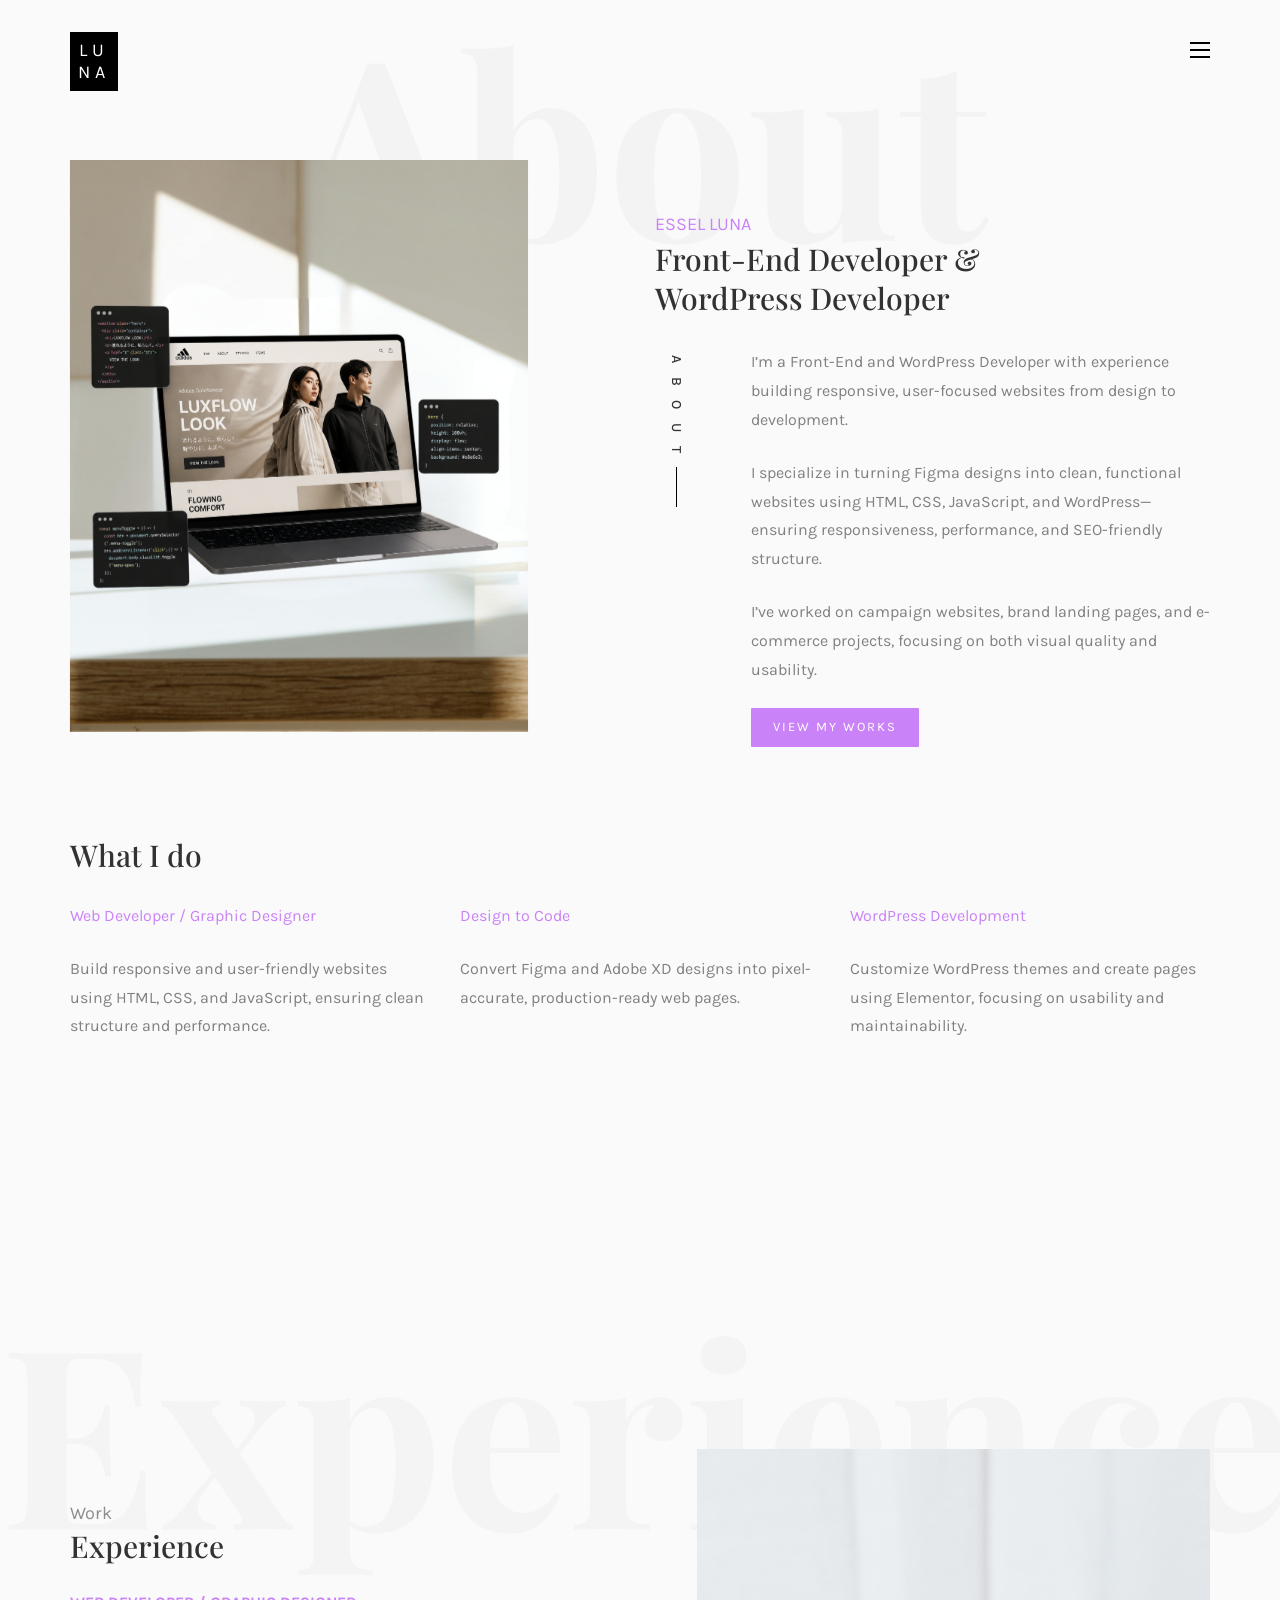
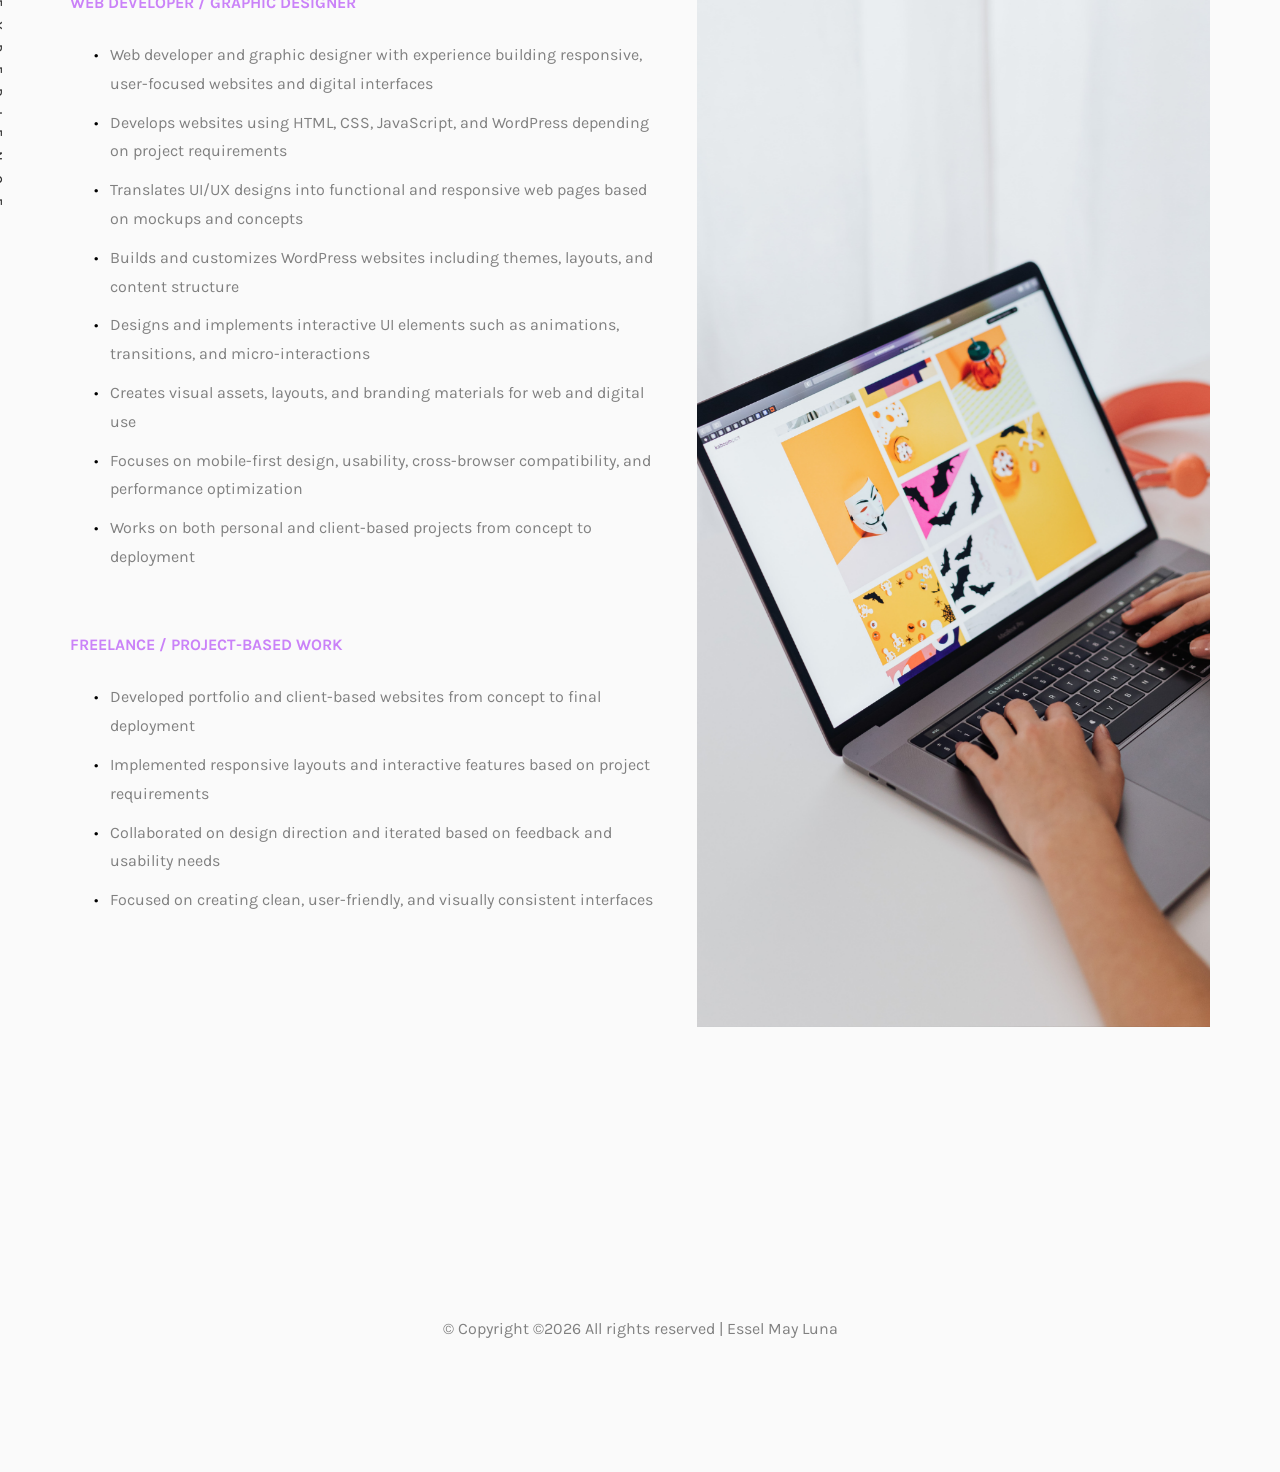
==== commit 0003ca99: "[modify] update the files from my portfolio" ====
--- a/about.html
+++ b/about.html
@@ -113,19 +113,21 @@
 				</div>
 				<div class="row row-padded-bottom">
 					<div class="col-md-5 animate-box">
-						<img class="img-responsive about-img" src="images/about.jpg" alt="html5 bootstrap template by colorlib.com">
+						<img class="img-responsive about-img" src="images/about-work.png" alt="html5 bootstrap template by colorlib.com">
 					</div>
 					<div class="col-md-6 col-md-push-1 animate-box">
 						<div class="about-desc">
 							<div class="item">
 								<span class="primary">ESSEL LUNA</span>
-								<h2>Front-End Web Developer & WordPress Developer</h2>
+								<h2>Front-End Developer & <br>WordPress Developer</h2>
 							</div>
 							<div class="desc">
 								<div class="rotate">
 									<h2 class="heading">About</h2>
 								</div>
-								<p>I have 7+ years of experience in HTML, CSS, JavaScript, and WordPress. Experienced in building responsive websites, converting design mockups, and optimizing performance and SEO. Open to opportunities to create clean and user-friendly web experiences.</p>
+								<p>I’m a Front-End and WordPress Developer with experience building responsive, user-focused websites from design to development.</p>
+								<p>I specialize in turning Figma designs into clean, functional websites using HTML, CSS, JavaScript, and WordPress—ensuring responsiveness, performance, and SEO-friendly structure.</p>
+								<p>I’ve worked on campaign websites, brand landing pages, and e-commerce projects, focusing on both visual quality and usability.</p>
 								<p><a href="work.html" class="btn btn-primary">View My Works</a></p>
 							</div>
 						</div>
@@ -138,7 +140,7 @@
 						</div>
 					</div>
 					<div class="col-md-4 animate-box services">
-						<p class="primary">Front-End Development</p>
+						<p class="primary">Web Developer / Graphic Designer</p>
 						<p>Build responsive and user-friendly websites using HTML, CSS, and JavaScript, ensuring clean structure and performance.</p>
 					</div>
 					<div class="col-md-4 animate-box services">
@@ -162,7 +164,7 @@
 						<div class="services-flex">
 							<div class="one-third">
 								<div class="row">
-									<div class="col-md-12 col-md-offset-0 animate-box intro-heading">
+									<div class="col-md-12 col-md-offset-0 animate-box">
 										<span>Work</span>
 										<h2>Experience</h2>
 									</div>
@@ -175,19 +177,26 @@
 									</div>
 									<div class="col-md-12">
 										<div class="services animate-box">
-											<span>Transcosmos Asia Philippines Inc. | Sept 2021 - present</span>
-											<h3>Front-End Web Developer</h3>
-											<p>Front-End Web Developer responsible for building and customizing WordPress websites, including theme development and Elementor-based page design. Converts Figma and Adobe XD designs into responsive, production-ready websites using HTML, CSS, and JavaScript. Focuses on performance optimization, on-page SEO, cross-browser compatibility, and maintaining existing sites. Collaborates with designers and stakeholders to deliver functional and user-friendly web solutions on time.</p>
+											<h3 class="primary">Web Developer / Graphic Designer</h3>
+											<ul>
+												<li>Web developer and graphic designer with experience building responsive, user-focused websites and digital interfaces</li>
+												<li>Develops websites using HTML, CSS, JavaScript, and WordPress depending on project requirements</li>
+												<li>Translates UI/UX designs into functional and responsive web pages based on mockups and concepts</li>
+												<li>Builds and customizes WordPress websites including themes, layouts, and content structure</li>
+												<li>Designs and implements interactive UI elements such as animations, transitions, and micro-interactions</li>
+												<li>Creates visual assets, layouts, and branding materials for web and digital use</li>
+												<li>Focuses on mobile-first design, usability, cross-browser compatibility, and performance optimization</li>
+												<li>Works on both personal and client-based projects from concept to deployment</li>
+											</ul>
 										</div>
 										<div class="services animate-box">
-											<span>Blue Solutions Network Phils Corp., | Jan 2019 - AUG 2021</span>
-											<h3>Front-End Web Developer/Graphics Designer</h3>
-											<p>Front-End Web Developer and Graphics Designer who developed responsive websites from Adobe XD mockups using HTML5, CSS3, SASS, and JavaScript. Built landing pages and client websites, implemented revisions based on feedback, and maintained existing sites. Also created digital assets such as banners, email creatives, and social media graphics while ensuring consistent website updates and improvements.</p>
-										</div>
-										<div class="services animate-box">
-											<span>Sparkfn Corporatio | May 2018 - Jan 2019</span>
-											<h3>Digital Sales and Marketing/Graphics Designer</h3>
-											<p>Digital Sales and Marketing / Graphics Designer handling social media management and digital content creation. Designed marketing materials such as social media posts and email banners, managed Facebook and Instagram pages, and provided customer support through email and chat. Assisted in client communication and relationship management to support marketing and sales efforts.</p>
+											<h3 class="primary">Freelance / Project-Based Work</h3>
+											<ul>
+												<li>Developed portfolio and client-based websites from concept to final deployment</li>
+												<li>Implemented responsive layouts and interactive features based on project requirements</li>
+												<li>Collaborated on design direction and iterated based on feedback and usability needs</li>
+												<li>Focused on creating clean, user-friendly, and visually consistent interfaces</li>
+											</ul>
 										</div>
 									</div>
 								</div>
